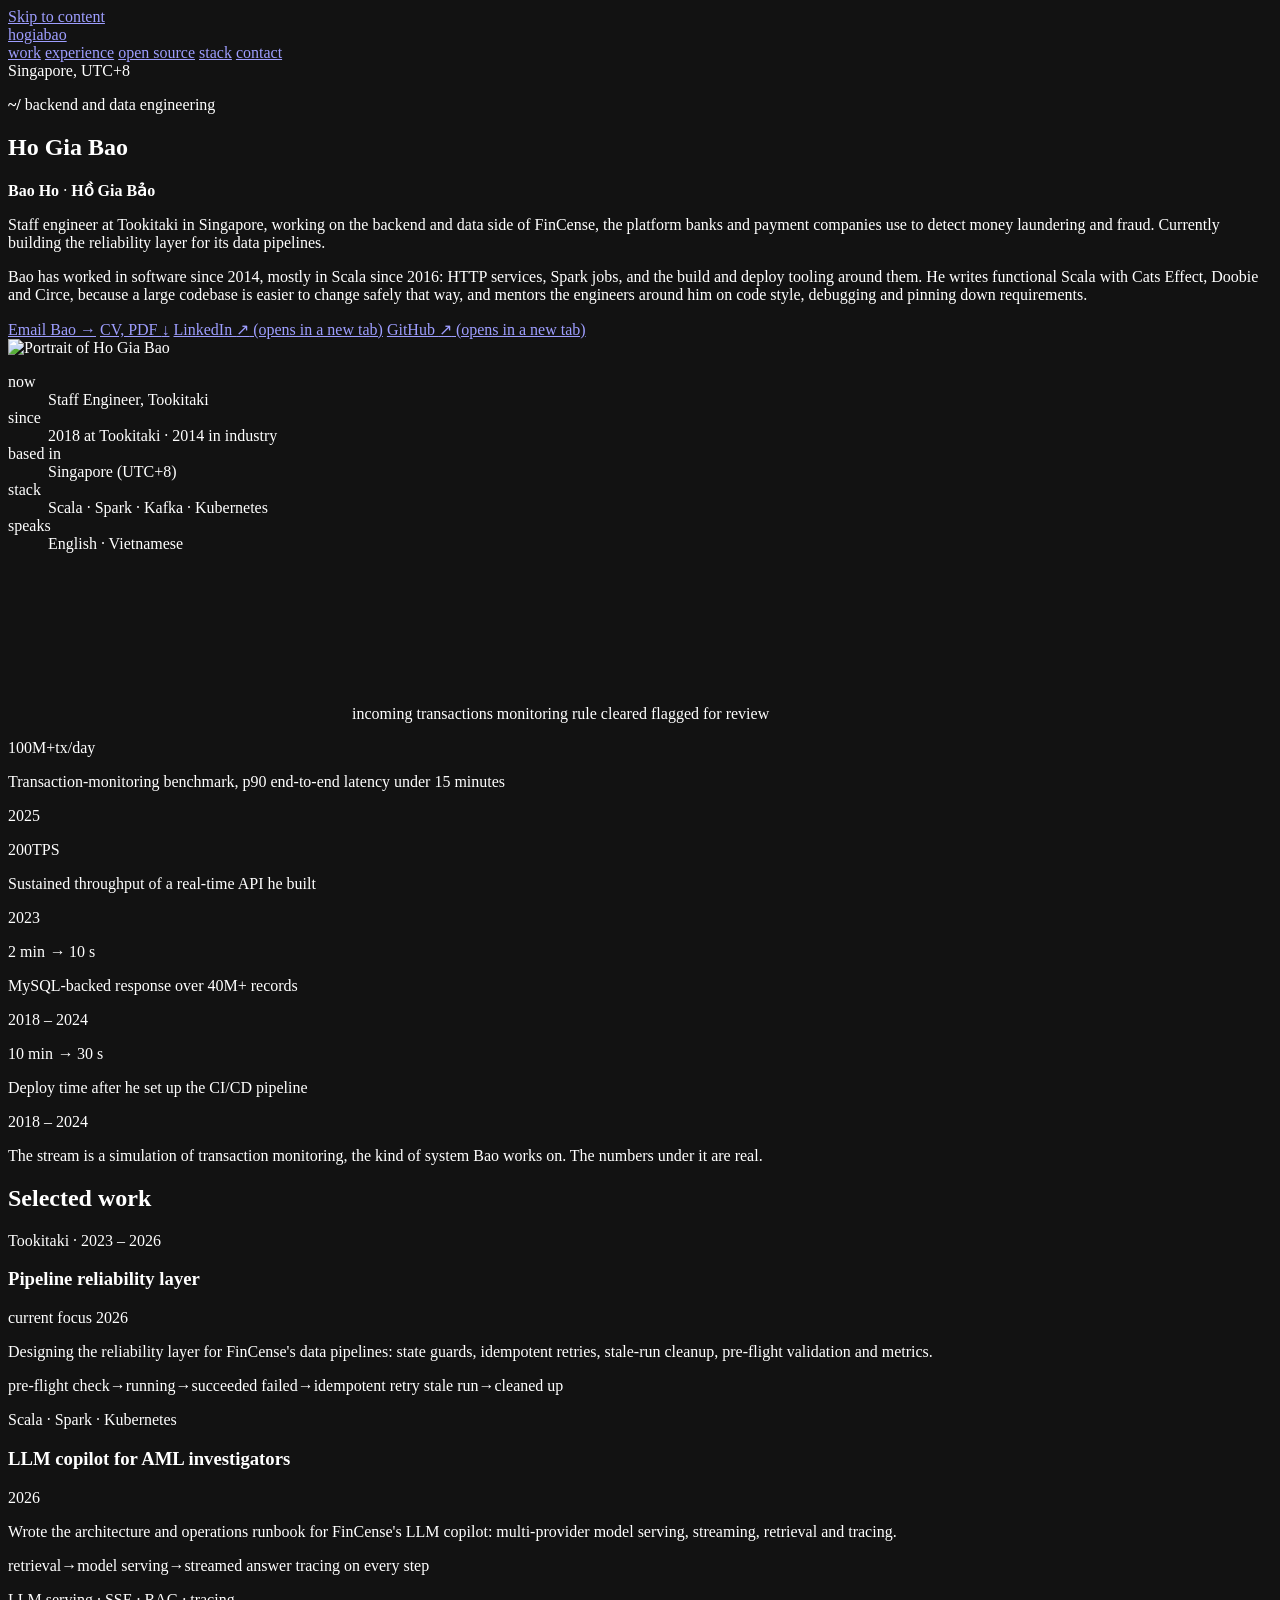
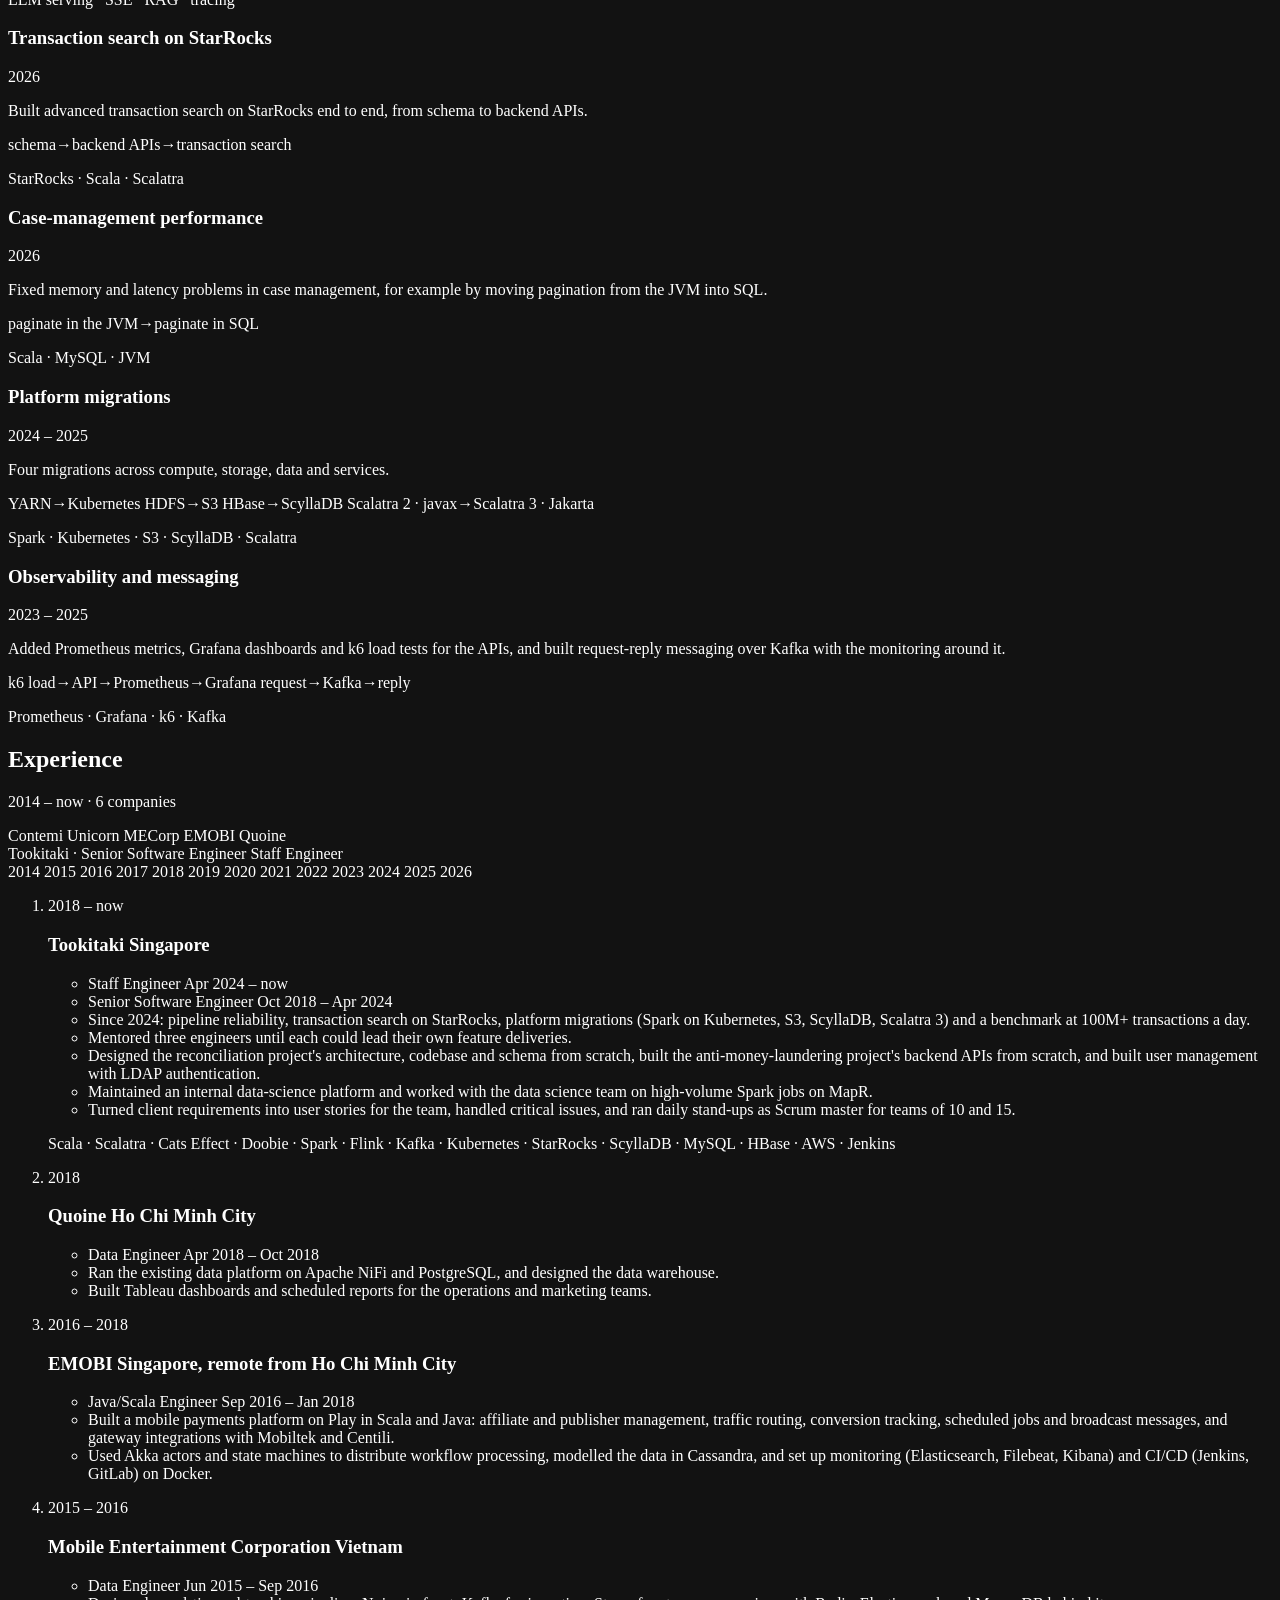
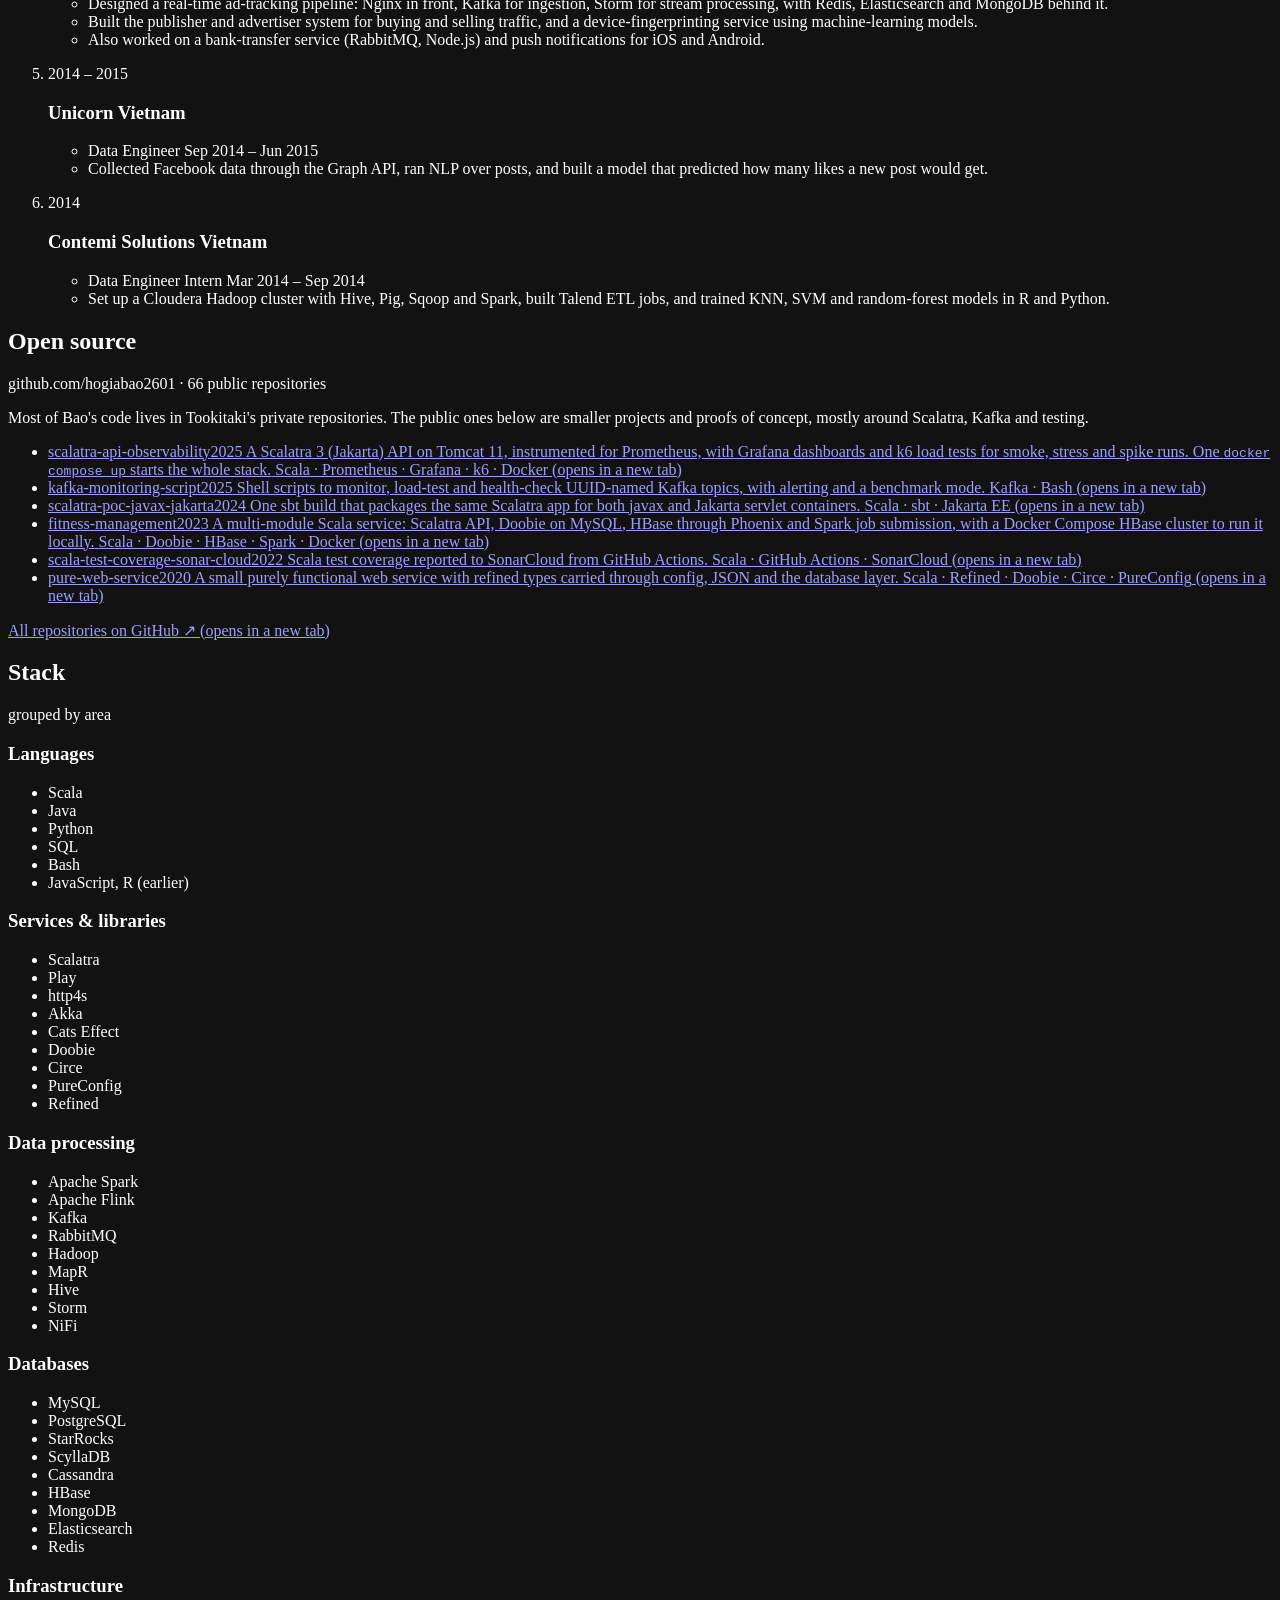
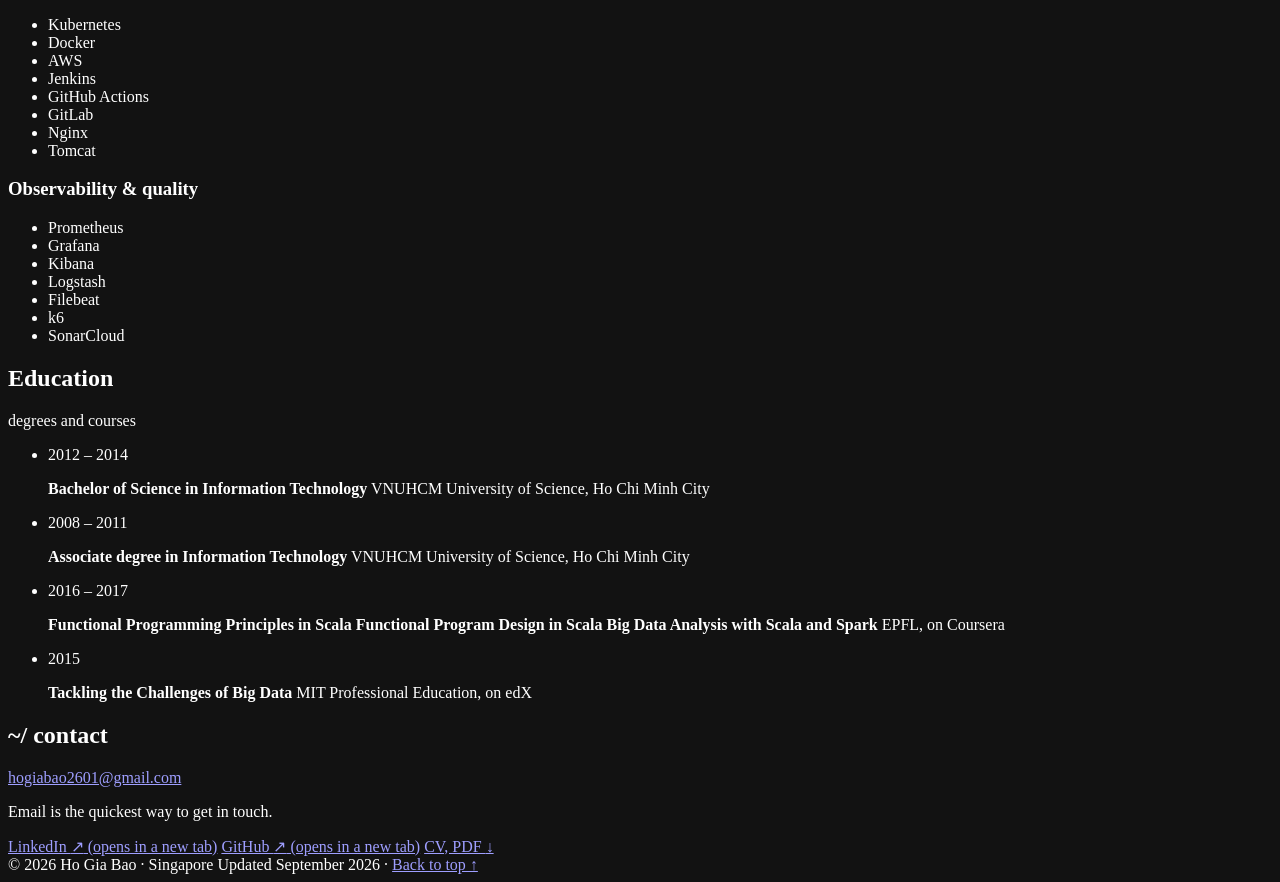
==== index.html @ e1309b60 "Add personal site" ====
<!DOCTYPE html>
<html lang="en">
<head>
  <meta charset="utf-8">
  <meta name="viewport" content="width=device-width, initial-scale=1">
  <title>Ho Gia Bao (Bao Ho) · Staff Engineer, Singapore</title>
  <meta name="description" content="Ho Gia Bao (Bao Ho) is a staff engineer at Tookitaki in Singapore, building backend and data systems in Scala for anti-money-laundering and fraud-prevention software.">
  <meta name="author" content="Ho Gia Bao">
  <link rel="canonical" href="https://hogiabao2601.github.io/">
  <meta name="theme-color" content="#0b0d11">
  <meta name="color-scheme" content="dark">

  <link rel="icon" href="favicon.svg" type="image/svg+xml">
  <link rel="icon" href="favicon-32.png" sizes="32x32" type="image/png">
  <link rel="apple-touch-icon" href="apple-touch-icon.png">
  <link rel="manifest" href="site.webmanifest">

  <meta property="og:type" content="profile">
  <meta property="og:site_name" content="Ho Gia Bao">
  <meta property="og:title" content="Ho Gia Bao (Bao Ho) · Staff Engineer, Singapore">
  <meta property="og:description" content="Staff engineer at Tookitaki in Singapore. Backend and data systems, mostly in Scala.">
  <meta property="og:url" content="https://hogiabao2601.github.io/">
  <meta property="og:image" content="https://hogiabao2601.github.io/og-image.png">
  <meta property="og:image:width" content="1200">
  <meta property="og:image:height" content="630">
  <meta property="og:image:alt" content="Ho Gia Bao, Staff Engineer at Tookitaki, Singapore">
  <meta property="profile:first_name" content="Bao">
  <meta property="profile:last_name" content="Ho">
  <meta name="twitter:card" content="summary_large_image">
  <meta name="twitter:title" content="Ho Gia Bao (Bao Ho) · Staff Engineer, Singapore">
  <meta name="twitter:description" content="Staff engineer at Tookitaki in Singapore. Backend and data systems, mostly in Scala.">
  <meta name="twitter:image" content="https://hogiabao2601.github.io/og-image.png">

  <link rel="preload" href="assets/fonts/archivo-var-latin.woff2" as="font" type="font/woff2" crossorigin>
  <link rel="preload" href="assets/fonts/plex-sans-400.woff2" as="font" type="font/woff2" crossorigin>
  <link rel="preload" href="assets/fonts/plex-mono-400.woff2" as="font" type="font/woff2" crossorigin>
  <link rel="preload" href="assets/img/bao-ho.webp" as="image" type="image/webp">
  <link rel="stylesheet" href="assets/css/site.css">

  <script type="application/ld+json">
  {
    "@context": "https://schema.org",
    "@type": "ProfilePage",
    "url": "https://hogiabao2601.github.io/",
    "dateModified": "2026-09-30",
    "mainEntity": {
      "@type": "Person",
      "@id": "https://hogiabao2601.github.io/#person",
      "name": "Ho Gia Bao",
      "alternateName": ["Bao Ho", "Hồ Gia Bảo", "Ho Bao"],
      "givenName": "Bao",
      "additionalName": "Gia",
      "familyName": "Ho",
      "jobTitle": "Staff Engineer",
      "description": "Staff engineer at Tookitaki in Singapore, building backend and data systems in Scala.",
      "image": "https://hogiabao2601.github.io/assets/img/bao-ho-square.jpg",
      "worksFor": {
        "@type": "Organization",
        "name": "Tookitaki",
        "url": "https://www.tookitaki.com/"
      },
      "address": {
        "@type": "PostalAddress",
        "addressLocality": "Singapore",
        "addressCountry": "SG"
      },
      "alumniOf": {
        "@type": "CollegeOrUniversity",
        "name": "VNUHCM University of Science"
      },
      "knowsAbout": [
        "Scala",
        "Functional programming",
        "Apache Spark",
        "Apache Flink",
        "Apache Kafka",
        "Kubernetes",
        "Data pipelines",
        "Distributed systems",
        "Anti-money laundering software"
      ],
      "knowsLanguage": ["en", "vi"],
      "email": "mailto:hogiabao2601@gmail.com",
      "url": "https://hogiabao2601.github.io/",
      "sameAs": [
        "https://www.linkedin.com/in/hogiabao2601/",
        "https://github.com/hogiabao2601"
      ]
    }
  }
  </script>
</head>
<body>
  <a class="skip" href="#main">Skip to content</a>

  <header class="topbar">
    <div class="wrap">
      <a class="brand" href="#top" aria-label="Ho Gia Bao, back to top">hogiabao<span class="cursor" aria-hidden="true"></span></a>
      <nav class="nav" aria-label="Sections">
        <a href="#work">work</a>
        <a href="#experience">experience</a>
        <a href="#projects">open source</a>
        <a href="#stack">stack</a>
        <a href="#contact">contact</a>
      </nav>
      <span class="clock" id="clock">Singapore, UTC+8</span>
    </div>
  </header>

  <main id="main">
    <section class="hero" id="top" aria-labelledby="name">
      <div class="wrap">
        <div class="hero-grid">
          <div class="hero-copy">
            <p class="kicker"><b>~/</b> backend and data engineering</p>
            <h1 id="name">Ho Gia Bao</h1>
            <p class="aka"><b>Bao Ho</b> · <b lang="vi">Hồ Gia Bảo</b></p>

            <div class="lead">
              <p>Staff engineer at Tookitaki in Singapore, working on the backend and data side of FinCense, the platform banks and payment companies use to detect money laundering and fraud. Currently building the reliability layer for its data pipelines.</p>
              <p>Bao has worked in software since 2014, mostly in Scala since 2016: HTTP services, Spark jobs, and the build and deploy tooling around them. He writes functional Scala with Cats Effect, Doobie and Circe, because a large codebase is easier to change safely that way, and mentors the engineers around him on code style, debugging and pinning down requirements.</p>
            </div>

            <div class="actions">
              <a class="btn primary" href="mailto:hogiabao2601@gmail.com">Email Bao <span class="arrow" aria-hidden="true">→</span></a>
              <a class="btn" href="Ho-Gia-Bao-CV.pdf" download>CV, PDF <span class="arrow" aria-hidden="true">↓</span></a>
              <a class="btn" href="https://www.linkedin.com/in/hogiabao2601/" rel="me noopener" target="_blank">LinkedIn <span class="arrow" aria-hidden="true">↗</span><span class="sr-only"> (opens in a new tab)</span></a>
              <a class="btn" href="https://github.com/hogiabao2601" rel="me noopener" target="_blank">GitHub <span class="arrow" aria-hidden="true">↗</span><span class="sr-only"> (opens in a new tab)</span></a>
            </div>
          </div>

          <aside class="portrait" aria-label="Profile">
            <picture>
              <source srcset="assets/img/bao-ho.webp" type="image/webp">
              <img src="assets/img/bao-ho.jpg" alt="Portrait of Ho Gia Bao" width="640" height="800" fetchpriority="high" decoding="async">
            </picture>
            <dl class="spec">
              <dt>now</dt>
              <dd>Staff Engineer, Tookitaki</dd>
              <dt>since</dt>
              <dd>2018 at Tookitaki · 2014 in industry</dd>
              <dt>based in</dt>
              <dd>Singapore (UTC+8)</dd>
              <dt>stack</dt>
              <dd>Scala · Spark · Kafka · Kubernetes</dd>
              <dt>speaks</dt>
              <dd>English · Vietnamese</dd>
            </dl>
          </aside>
        </div>

        <div class="console">
          <figure class="stream" aria-label="Animated illustration: transactions pass a monitoring rule, most are cleared and a few are flagged for review.">
            <canvas id="stream" aria-hidden="true"></canvas>
            <span class="s-label s-in">incoming transactions</span>
            <span class="s-label s-rule">monitoring rule</span>
            <span class="s-label s-ok">cleared</span>
            <span class="s-label s-flag">flagged for review</span>
            <button class="s-toggle" id="stream-toggle" type="button" aria-pressed="false" aria-controls="stream" hidden>pause</button>
          </figure>
          <div class="metrics">
            <div class="metric">
              <p class="num">100M+<span class="unit">tx/day</span></p>
              <p class="cap">Transaction-monitoring benchmark, p90 end-to-end latency under 15 minutes</p>
              <p class="yr">2025</p>
            </div>
            <div class="metric">
              <p class="num">200<span class="unit">TPS</span></p>
              <p class="cap">Sustained throughput of a real-time API he built</p>
              <p class="yr">2023</p>
            </div>
            <div class="metric">
              <p class="num">2 min <i>→</i> 10 s</p>
              <p class="cap">MySQL-backed response over 40M+ records</p>
              <p class="yr">2018 – 2024</p>
            </div>
            <div class="metric">
              <p class="num">10 min <i>→</i> 30 s</p>
              <p class="cap">Deploy time after he set up the CI/CD pipeline</p>
              <p class="yr">2018 – 2024</p>
            </div>
          </div>
        </div>
        <p class="console-note">The stream is a simulation of transaction monitoring, the kind of system Bao works on. The numbers under it are real.</p>
      </div>
    </section>

    <section class="section" id="work" aria-labelledby="work-h">
      <div class="wrap">
        <div class="section-head">
          <h2 id="work-h">Selected work</h2>
          <p class="meta">Tookitaki · 2023 – 2026</p>
        </div>

        <div class="work">
          <article class="case">
            <div class="case-top">
              <h3>Pipeline reliability layer</h3>
              <span class="yr"><span class="now">current focus</span> 2026</span>
            </div>
            <p>Designing the reliability layer for FinCense's data pipelines: state guards, idempotent retries, stale-run cleanup, pre-flight validation and metrics.</p>
            <div class="flow" role="img" aria-label="Run lifecycle: pre-flight check, running, succeeded. Failed runs retry idempotently. Stale runs are cleaned up.">
              <span class="chip">pre-flight check</span><span aria-hidden="true">→</span><span class="chip">running</span><span aria-hidden="true">→</span><span class="chip ok">succeeded</span>
              <span class="br"></span>
              <span class="chip bad">failed</span><span aria-hidden="true">→</span><span class="chip">idempotent retry</span>
              <span class="br"></span>
              <span class="chip bad">stale run</span><span aria-hidden="true">→</span><span class="chip">cleaned up</span>
            </div>
            <p class="tags">Scala&nbsp;· Spark&nbsp;· Kubernetes</p>
          </article>

          <article class="case">
            <div class="case-top">
              <h3>LLM copilot for AML investigators</h3>
              <span class="yr">2026</span>
            </div>
            <p>Wrote the architecture and operations runbook for FinCense's LLM copilot: multi-provider model serving, streaming, retrieval and tracing.</p>
            <div class="flow" role="img" aria-label="Retrieval, then multi-provider model serving, then a streamed answer, with tracing on every step.">
              <span class="chip">retrieval</span><span aria-hidden="true">→</span><span class="chip">model serving</span><span aria-hidden="true">→</span><span class="chip ok">streamed answer</span>
              <span class="br"></span>
              <span class="chip">tracing on every step</span>
            </div>
            <p class="tags">LLM serving&nbsp;· SSE&nbsp;· RAG&nbsp;· tracing</p>
          </article>

          <article class="case">
            <div class="case-top">
              <h3>Transaction search on StarRocks</h3>
              <span class="yr">2026</span>
            </div>
            <p>Built advanced transaction search on StarRocks end to end, from schema to backend APIs.</p>
            <div class="flow" role="img" aria-label="StarRocks schema, then backend APIs, then transaction search.">
              <span class="chip">schema</span><span aria-hidden="true">→</span><span class="chip">backend APIs</span><span aria-hidden="true">→</span><span class="chip ok">transaction search</span>
            </div>
            <p class="tags">StarRocks&nbsp;· Scala&nbsp;· Scalatra</p>
          </article>

          <article class="case">
            <div class="case-top">
              <h3>Case-management performance</h3>
              <span class="yr">2026</span>
            </div>
            <p>Fixed memory and latency problems in case management, for example by moving pagination from the JVM into SQL.</p>
            <div class="flow" role="img" aria-label="Pagination moved from the JVM into SQL.">
              <span class="chip old">paginate in the JVM</span><span aria-hidden="true">→</span><span class="chip ok">paginate in SQL</span>
            </div>
            <p class="tags">Scala&nbsp;· MySQL&nbsp;· JVM</p>
          </article>

          <article class="case">
            <div class="case-top">
              <h3>Platform migrations</h3>
              <span class="yr">2024 – 2025</span>
            </div>
            <p>Four migrations across compute, storage, data and services.</p>
            <div class="moves" role="img" aria-label="Spark jobs from YARN to Kubernetes, storage from HDFS to S3, data from HBase to ScyllaDB, services from Scalatra 2 on javax to Scalatra 3 on Jakarta EE.">
              <span class="from">YARN</span><span class="arr" aria-hidden="true">→</span><span class="to">Kubernetes</span>
              <span class="from">HDFS</span><span class="arr" aria-hidden="true">→</span><span class="to">S3</span>
              <span class="from">HBase</span><span class="arr" aria-hidden="true">→</span><span class="to">ScyllaDB</span>
              <span class="from">Scalatra 2 · javax</span><span class="arr" aria-hidden="true">→</span><span class="to">Scalatra 3 · Jakarta</span>
            </div>
            <p class="tags">Spark&nbsp;· Kubernetes&nbsp;· S3&nbsp;· ScyllaDB&nbsp;· Scalatra</p>
          </article>

          <article class="case">
            <div class="case-top">
              <h3>Observability and messaging</h3>
              <span class="yr">2023 – 2025</span>
            </div>
            <p>Added Prometheus metrics, Grafana dashboards and k6 load tests for the APIs, and built request-reply messaging over Kafka with the monitoring around it.</p>
            <div class="flow" role="img" aria-label="k6 load tests drive the API, the API exports metrics to Prometheus, Grafana shows them. Requests and replies travel over Kafka.">
              <span class="chip">k6 load</span><span aria-hidden="true">→</span><span class="chip">API</span><span aria-hidden="true">→</span><span class="chip">Prometheus</span><span aria-hidden="true">→</span><span class="chip ok">Grafana</span>
              <span class="br"></span>
              <span class="chip">request</span><span aria-hidden="true">→</span><span class="chip">Kafka</span><span aria-hidden="true">→</span><span class="chip ok">reply</span>
            </div>
            <p class="tags">Prometheus&nbsp;· Grafana&nbsp;· k6&nbsp;· Kafka</p>
          </article>
        </div>
      </div>
    </section>

    <section class="section" id="experience" aria-labelledby="experience-h">
      <div class="wrap">
        <div class="section-head">
          <h2 id="experience-h">Experience</h2>
          <p class="meta">2014 – now · 6 companies</p>
        </div>

        <div class="career" role="img" aria-label="Career timeline from 2014 to 2026: Contemi Solutions 2014, Unicorn 2014 to 2015, Mobile Entertainment Corporation 2015 to 2016, EMOBI 2016 to 2018, Quoine 2018, Tookitaki from October 2018, as Staff Engineer since April 2024.">
          <div class="career-labels" aria-hidden="true">
            <span class="hi" style="--c: 3.21%">Contemi</span>
            <span class="lo" style="--c: 8.01%">Unicorn</span>
            <span class="hi" style="--c: 15.71%">MECorp</span>
            <span class="lo" style="--c: 25.64%">EMOBI</span>
            <span class="hi" style="--c: 34.62%">Quoine</span>
          </div>
          <div class="career-track" aria-hidden="true">
            <span class="seg" style="--l: 1.28%; --w: 3.85%"></span>
            <span class="seg" style="--l: 5.13%; --w: 5.77%"></span>
            <span class="seg" style="--l: 10.90%; --w: 9.62%"></span>
            <span class="seg" style="--l: 20.51%; --w: 10.26%"></span>
            <span class="seg" style="--l: 32.69%; --w: 3.85%"></span>
            <span class="seg tk" style="--l: 36.54%; --w: 42.31%">Tookitaki · Senior Software Engineer</span>
            <span class="seg tk staff" style="--l: 78.85%; --w: 19.23%">Staff Engineer</span>
          </div>
          <div class="career-ticks" aria-hidden="true">
            <span style="--t: 0%">2014</span>
            <span class="odd" style="--t: 7.69%">2015</span>
            <span style="--t: 15.38%">2016</span>
            <span class="odd" style="--t: 23.08%">2017</span>
            <span style="--t: 30.77%">2018</span>
            <span class="odd" style="--t: 38.46%">2019</span>
            <span style="--t: 46.15%">2020</span>
            <span class="odd" style="--t: 53.85%">2021</span>
            <span style="--t: 61.54%">2022</span>
            <span class="odd" style="--t: 69.23%">2023</span>
            <span style="--t: 76.92%">2024</span>
            <span class="odd" style="--t: 84.62%">2025</span>
            <span style="--t: 92.31%">2026</span>
          </div>
        </div>

        <ol class="roles">
          <li class="role">
            <p class="when">2018 – now</p>
            <div>
              <h3>Tookitaki <span class="where">Singapore</span></h3>
              <ul class="titles">
                <li>Staff Engineer <span>Apr 2024 – now</span></li>
                <li>Senior Software Engineer <span>Oct 2018 – Apr 2024</span></li>
              </ul>
              <ul class="points">
                <li>Since 2024: pipeline reliability, transaction search on StarRocks, platform migrations (Spark on Kubernetes, S3, ScyllaDB, Scalatra 3) and a benchmark at 100M+ transactions a day.</li>
                <li>Mentored three engineers until each could lead their own feature deliveries.</li>
                <li>Designed the reconciliation project's architecture, codebase and schema from scratch, built the anti-money-laundering project's backend APIs from scratch, and built user management with LDAP authentication.</li>
                <li>Maintained an internal data-science platform and worked with the data science team on high-volume Spark jobs on MapR.</li>
                <li>Turned client requirements into user stories for the team, handled critical issues, and ran daily stand-ups as Scrum master for teams of 10 and 15.</li>
              </ul>
              <p class="tags">Scala&nbsp;· Scalatra&nbsp;· Cats&nbsp;Effect&nbsp;· Doobie&nbsp;· Spark&nbsp;· Flink&nbsp;· Kafka&nbsp;· Kubernetes&nbsp;· StarRocks&nbsp;· ScyllaDB&nbsp;· MySQL&nbsp;· HBase&nbsp;· AWS&nbsp;· Jenkins</p>
            </div>
          </li>

          <li class="role">
            <p class="when">2018</p>
            <div>
              <h3>Quoine <span class="where">Ho Chi Minh City</span></h3>
              <ul class="titles">
                <li>Data Engineer <span>Apr 2018 – Oct 2018</span></li>
              </ul>
              <ul class="points">
                <li>Ran the existing data platform on Apache NiFi and PostgreSQL, and designed the data warehouse.</li>
                <li>Built Tableau dashboards and scheduled reports for the operations and marketing teams.</li>
              </ul>
            </div>
          </li>

          <li class="role">
            <p class="when">2016 – 2018</p>
            <div>
              <h3>EMOBI <span class="where">Singapore, remote from Ho Chi Minh City</span></h3>
              <ul class="titles">
                <li>Java/Scala Engineer <span>Sep 2016 – Jan 2018</span></li>
              </ul>
              <ul class="points">
                <li>Built a mobile payments platform on Play in Scala and Java: affiliate and publisher management, traffic routing, conversion tracking, scheduled jobs and broadcast messages, and gateway integrations with Mobiltek and Centili.</li>
                <li>Used Akka actors and state machines to distribute workflow processing, modelled the data in Cassandra, and set up monitoring (Elasticsearch, Filebeat, Kibana) and CI/CD (Jenkins, GitLab) on Docker.</li>
              </ul>
            </div>
          </li>

          <li class="role">
            <p class="when">2015 – 2016</p>
            <div>
              <h3>Mobile Entertainment Corporation <span class="where">Vietnam</span></h3>
              <ul class="titles">
                <li>Data Engineer <span>Jun 2015 – Sep 2016</span></li>
              </ul>
              <ul class="points">
                <li>Designed a real-time ad-tracking pipeline: Nginx in front, Kafka for ingestion, Storm for stream processing, with Redis, Elasticsearch and MongoDB behind it.</li>
                <li>Built the publisher and advertiser system for buying and selling traffic, and a device-fingerprinting service using machine-learning models.</li>
                <li>Also worked on a bank-transfer service (RabbitMQ, Node.js) and push notifications for iOS and Android.</li>
              </ul>
            </div>
          </li>

          <li class="role">
            <p class="when">2014 – 2015</p>
            <div>
              <h3>Unicorn <span class="where">Vietnam</span></h3>
              <ul class="titles">
                <li>Data Engineer <span>Sep 2014 – Jun 2015</span></li>
              </ul>
              <ul class="points">
                <li>Collected Facebook data through the Graph API, ran NLP over posts, and built a model that predicted how many likes a new post would get.</li>
              </ul>
            </div>
          </li>

          <li class="role">
            <p class="when">2014</p>
            <div>
              <h3>Contemi Solutions <span class="where">Vietnam</span></h3>
              <ul class="titles">
                <li>Data Engineer Intern <span>Mar 2014 – Sep 2014</span></li>
              </ul>
              <ul class="points">
                <li>Set up a Cloudera Hadoop cluster with Hive, Pig, Sqoop and Spark, built Talend ETL jobs, and trained KNN, SVM and random-forest models in R and Python.</li>
              </ul>
            </div>
          </li>
        </ol>
      </div>
    </section>

    <section class="section" id="projects" aria-labelledby="projects-h">
      <div class="wrap">
        <div class="section-head">
          <h2 id="projects-h">Open source</h2>
          <p class="meta">github.com/hogiabao2601 · 66 public repositories</p>
        </div>
        <p class="intro">Most of Bao's code lives in Tookitaki's private repositories. The public ones below are smaller projects and proofs of concept, mostly around Scalatra, Kafka and testing.</p>

        <ul class="repos">
          <li>
            <a class="repo" href="https://github.com/hogiabao2601/scalatra-api-observability" target="_blank" rel="noopener">
              <span class="repo-top"><span class="repo-name">scalatra-api-observability</span><span class="repo-year">2025</span></span>
              <span class="repo-desc">A Scalatra 3 (Jakarta) API on Tomcat 11, instrumented for Prometheus, with Grafana dashboards and k6 load tests for smoke, stress and spike runs. One <code>docker compose up</code> starts the whole stack.</span>
              <span class="tags">Scala&nbsp;· Prometheus&nbsp;· Grafana&nbsp;· k6&nbsp;· Docker</span>
            <span class="sr-only"> (opens in a new tab)</span></a>
          </li>
          <li>
            <a class="repo" href="https://github.com/hogiabao2601/kafka-monitoring-script" target="_blank" rel="noopener">
              <span class="repo-top"><span class="repo-name">kafka-monitoring-script</span><span class="repo-year">2025</span></span>
              <span class="repo-desc">Shell scripts to monitor, load-test and health-check UUID-named Kafka topics, with alerting and a benchmark mode.</span>
              <span class="tags">Kafka&nbsp;· Bash</span>
            <span class="sr-only"> (opens in a new tab)</span></a>
          </li>
          <li>
            <a class="repo" href="https://github.com/hogiabao2601/scalatra-poc-javax-jakarta" target="_blank" rel="noopener">
              <span class="repo-top"><span class="repo-name">scalatra-poc-javax-jakarta</span><span class="repo-year">2024</span></span>
              <span class="repo-desc">One sbt build that packages the same Scalatra app for both javax and Jakarta servlet containers.</span>
              <span class="tags">Scala&nbsp;· sbt&nbsp;· Jakarta&nbsp;EE</span>
            <span class="sr-only"> (opens in a new tab)</span></a>
          </li>
          <li>
            <a class="repo" href="https://github.com/hogiabao2601/fitness-management" target="_blank" rel="noopener">
              <span class="repo-top"><span class="repo-name">fitness-management</span><span class="repo-year">2023</span></span>
              <span class="repo-desc">A multi-module Scala service: Scalatra API, Doobie on MySQL, HBase through Phoenix and Spark job submission, with a Docker Compose HBase cluster to run it locally.</span>
              <span class="tags">Scala&nbsp;· Doobie&nbsp;· HBase&nbsp;· Spark&nbsp;· Docker</span>
            <span class="sr-only"> (opens in a new tab)</span></a>
          </li>
          <li>
            <a class="repo" href="https://github.com/hogiabao2601/scala-test-coverage-sonar-cloud" target="_blank" rel="noopener">
              <span class="repo-top"><span class="repo-name">scala-test-coverage-sonar-cloud</span><span class="repo-year">2022</span></span>
              <span class="repo-desc">Scala test coverage reported to SonarCloud from GitHub Actions.</span>
              <span class="tags">Scala&nbsp;· GitHub&nbsp;Actions&nbsp;· SonarCloud</span>
            <span class="sr-only"> (opens in a new tab)</span></a>
          </li>
          <li>
            <a class="repo" href="https://github.com/hogiabao2601/pure-web-service" target="_blank" rel="noopener">
              <span class="repo-top"><span class="repo-name">pure-web-service</span><span class="repo-year">2020</span></span>
              <span class="repo-desc">A small purely functional web service with refined types carried through config, JSON and the database layer.</span>
              <span class="tags">Scala&nbsp;· Refined&nbsp;· Doobie&nbsp;· Circe&nbsp;· PureConfig</span>
            <span class="sr-only"> (opens in a new tab)</span></a>
          </li>
        </ul>
        <a class="more" href="https://github.com/hogiabao2601?tab=repositories" target="_blank" rel="noopener">All repositories on GitHub <span aria-hidden="true">↗</span><span class="sr-only"> (opens in a new tab)</span></a>
      </div>
    </section>

    <section class="section" id="stack" aria-labelledby="stack-h">
      <div class="wrap">
        <div class="section-head">
          <h2 id="stack-h">Stack</h2>
          <p class="meta">grouped by area</p>
        </div>
        <div class="stack">
          <div class="stack-group">
            <h3>Languages</h3>
            <ul>
              <li class="chip">Scala</li>
              <li class="chip">Java</li>
              <li class="chip">Python</li>
              <li class="chip">SQL</li>
              <li class="chip">Bash</li>
              <li class="chip dim">JavaScript, R (earlier)</li>
            </ul>
          </div>
          <div class="stack-group">
            <h3>Services &amp; libraries</h3>
            <ul>
              <li class="chip">Scalatra</li>
              <li class="chip">Play</li>
              <li class="chip">http4s</li>
              <li class="chip">Akka</li>
              <li class="chip">Cats Effect</li>
              <li class="chip">Doobie</li>
              <li class="chip">Circe</li>
              <li class="chip">PureConfig</li>
              <li class="chip">Refined</li>
            </ul>
          </div>
          <div class="stack-group">
            <h3>Data processing</h3>
            <ul>
              <li class="chip">Apache Spark</li>
              <li class="chip">Apache Flink</li>
              <li class="chip">Kafka</li>
              <li class="chip">RabbitMQ</li>
              <li class="chip">Hadoop</li>
              <li class="chip">MapR</li>
              <li class="chip">Hive</li>
              <li class="chip">Storm</li>
              <li class="chip">NiFi</li>
            </ul>
          </div>
          <div class="stack-group">
            <h3>Databases</h3>
            <ul>
              <li class="chip">MySQL</li>
              <li class="chip">PostgreSQL</li>
              <li class="chip">StarRocks</li>
              <li class="chip">ScyllaDB</li>
              <li class="chip">Cassandra</li>
              <li class="chip">HBase</li>
              <li class="chip">MongoDB</li>
              <li class="chip">Elasticsearch</li>
              <li class="chip">Redis</li>
            </ul>
          </div>
          <div class="stack-group">
            <h3>Infrastructure</h3>
            <ul>
              <li class="chip">Kubernetes</li>
              <li class="chip">Docker</li>
              <li class="chip">AWS</li>
              <li class="chip">Jenkins</li>
              <li class="chip">GitHub Actions</li>
              <li class="chip">GitLab</li>
              <li class="chip">Nginx</li>
              <li class="chip">Tomcat</li>
            </ul>
          </div>
          <div class="stack-group">
            <h3>Observability &amp; quality</h3>
            <ul>
              <li class="chip">Prometheus</li>
              <li class="chip">Grafana</li>
              <li class="chip">Kibana</li>
              <li class="chip">Logstash</li>
              <li class="chip">Filebeat</li>
              <li class="chip">k6</li>
              <li class="chip">SonarCloud</li>
            </ul>
          </div>
        </div>
      </div>
    </section>

    <section class="section" id="education" aria-labelledby="education-h">
      <div class="wrap">
        <div class="section-head">
          <h2 id="education-h">Education</h2>
          <p class="meta">degrees and courses</p>
        </div>
        <ul class="edu">
          <li>
            <p class="when">2012 – 2014</p>
            <strong>Bachelor of Science in Information Technology</strong>
            <span>VNUHCM University of Science, Ho Chi Minh City</span>
          </li>
          <li>
            <p class="when">2008 – 2011</p>
            <strong>Associate degree in Information Technology</strong>
            <span>VNUHCM University of Science, Ho Chi Minh City</span>
          </li>
          <li>
            <p class="when">2016 – 2017</p>
            <strong>Functional Programming Principles in Scala</strong>
            <strong>Functional Program Design in Scala</strong>
            <strong>Big Data Analysis with Scala and Spark</strong>
            <span>EPFL, on Coursera</span>
          </li>
          <li>
            <p class="when">2015</p>
            <strong>Tackling the Challenges of Big Data</strong>
            <span>MIT Professional Education, on edX</span>
          </li>
        </ul>
      </div>
    </section>

    <section class="section" id="contact" aria-labelledby="contact-h">
      <div class="wrap">
        <div class="contact">
          <div>
            <h2 id="contact-h" class="kicker"><b>~/</b> contact</h2>
            <div class="email-row">
              <a class="email" href="mailto:hogiabao2601@gmail.com">hogiabao2601@gmail.com</a>
              <button class="copy" type="button" data-copy="hogiabao2601@gmail.com" hidden>copy</button>
            </div>
            <p class="contact-note">Email is the quickest way to get in touch.</p>
          </div>
          <div class="links">
            <a class="btn" href="https://www.linkedin.com/in/hogiabao2601/" rel="me noopener" target="_blank">LinkedIn <span class="arrow" aria-hidden="true">↗</span><span class="sr-only"> (opens in a new tab)</span></a>
            <a class="btn" href="https://github.com/hogiabao2601" rel="me noopener" target="_blank">GitHub <span class="arrow" aria-hidden="true">↗</span><span class="sr-only"> (opens in a new tab)</span></a>
            <a class="btn" href="Ho-Gia-Bao-CV.pdf" download>CV, PDF <span class="arrow" aria-hidden="true">↓</span></a>
          </div>
        </div>
      </div>
    </section>
  </main>

  <footer class="footer">
    <div class="wrap">
      <span>© <span id="year">2026</span> Ho Gia Bao · Singapore</span>
      <span>Updated September 2026 · <a class="top" href="#top">Back to top ↑</a></span>
    </div>
  </footer>

  <script src="assets/js/site.js" defer></script>
</body>
</html>
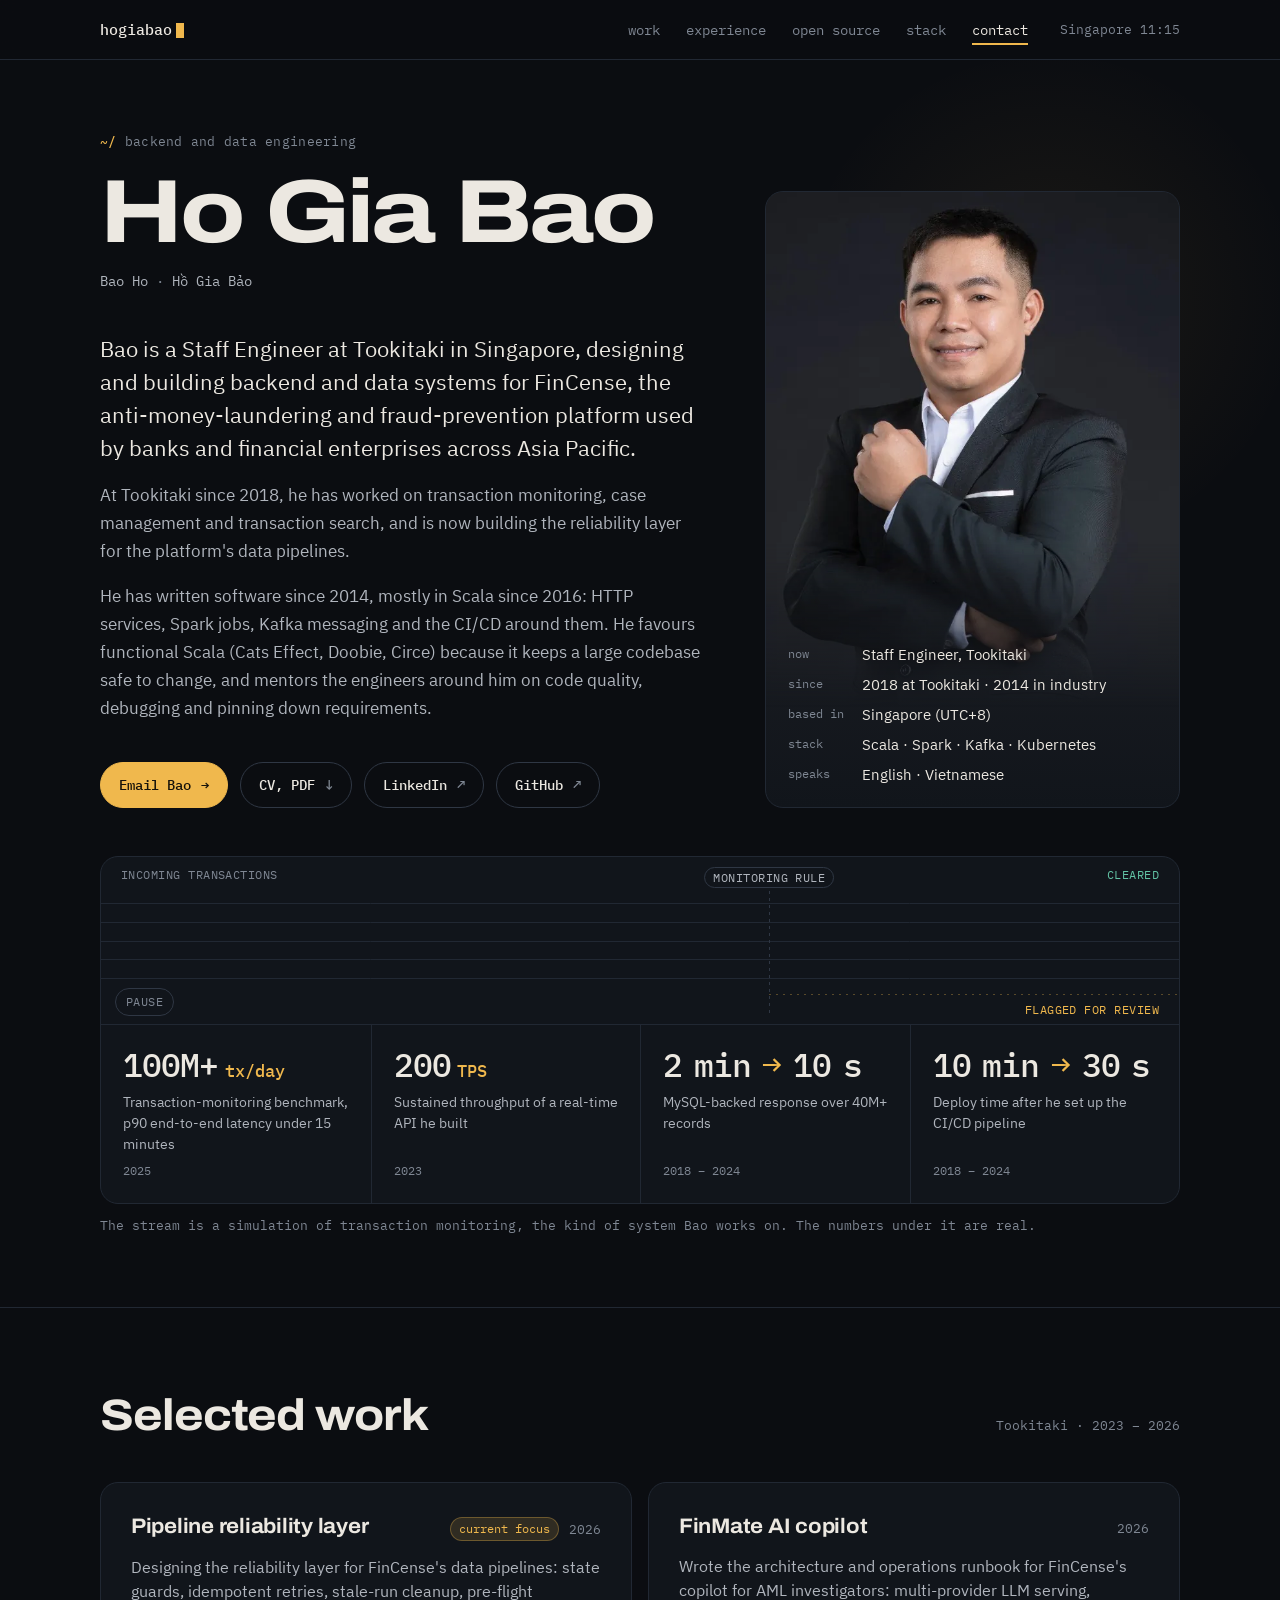
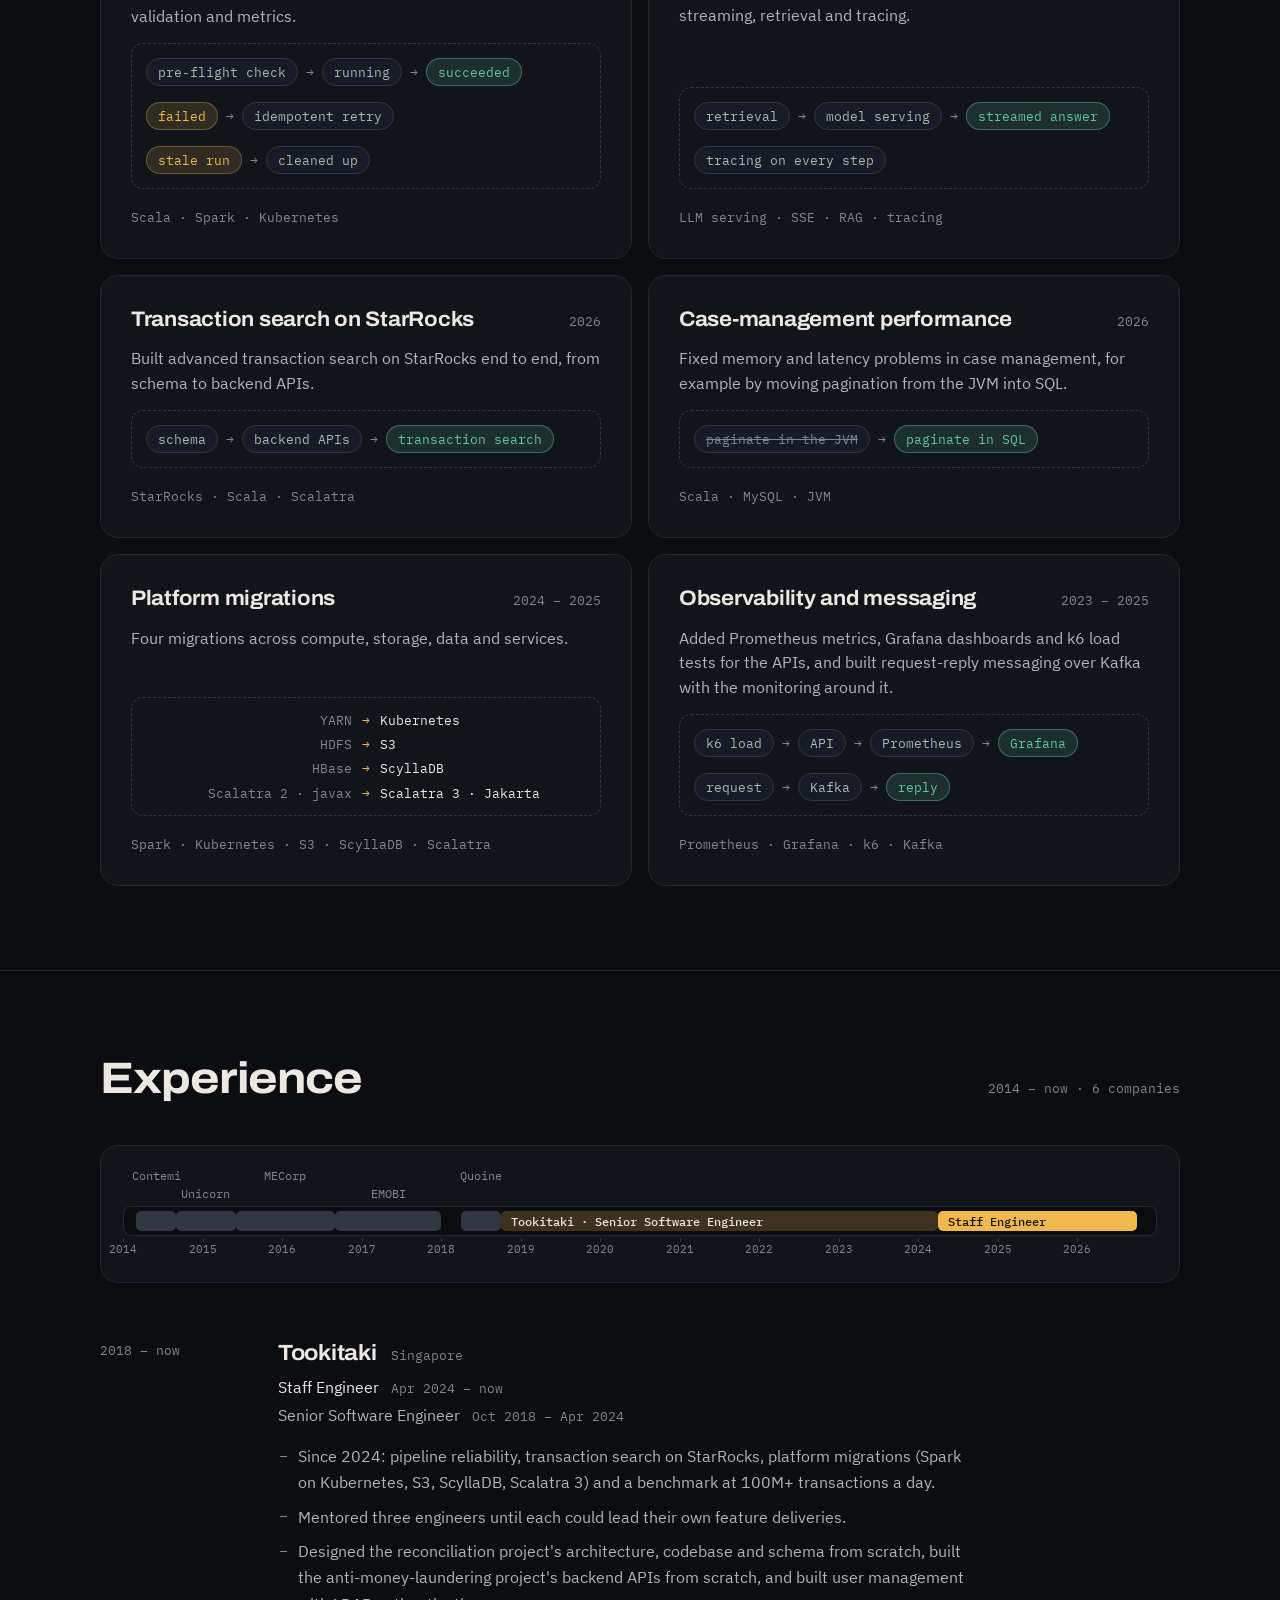
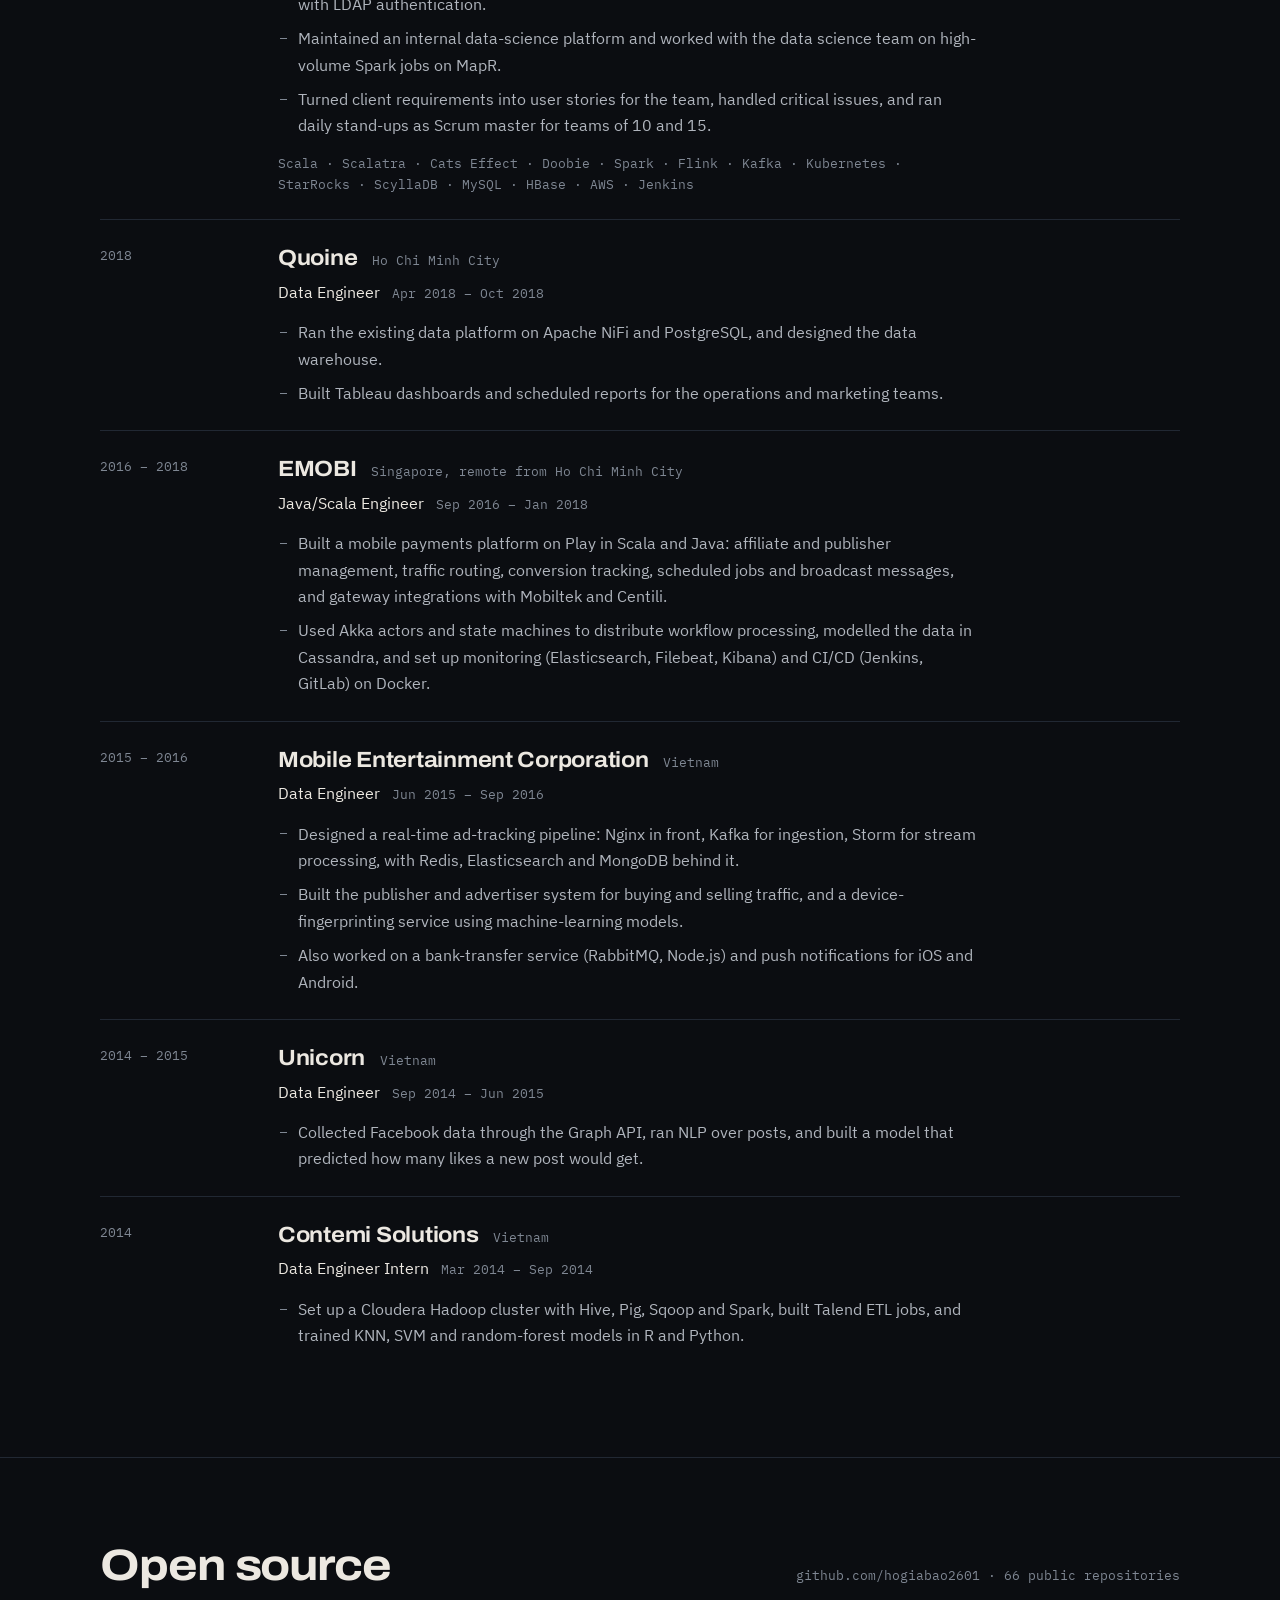
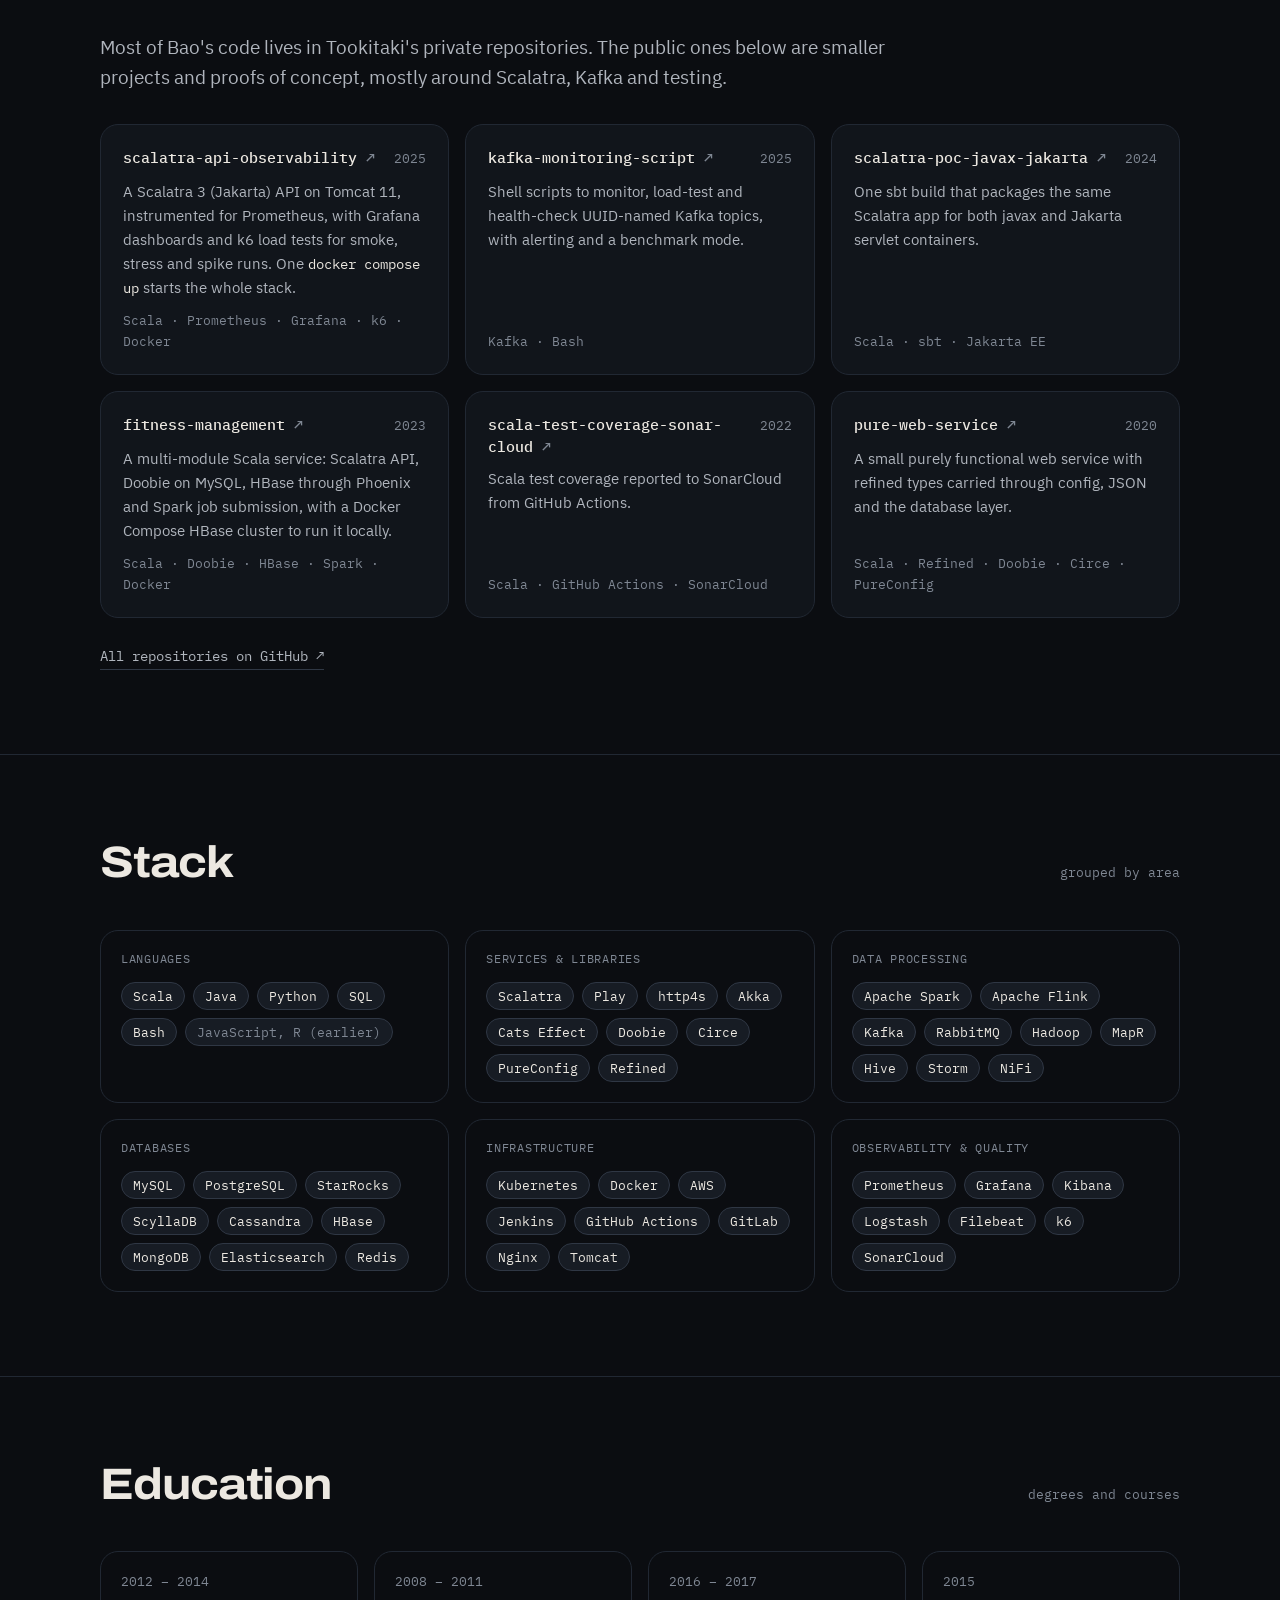
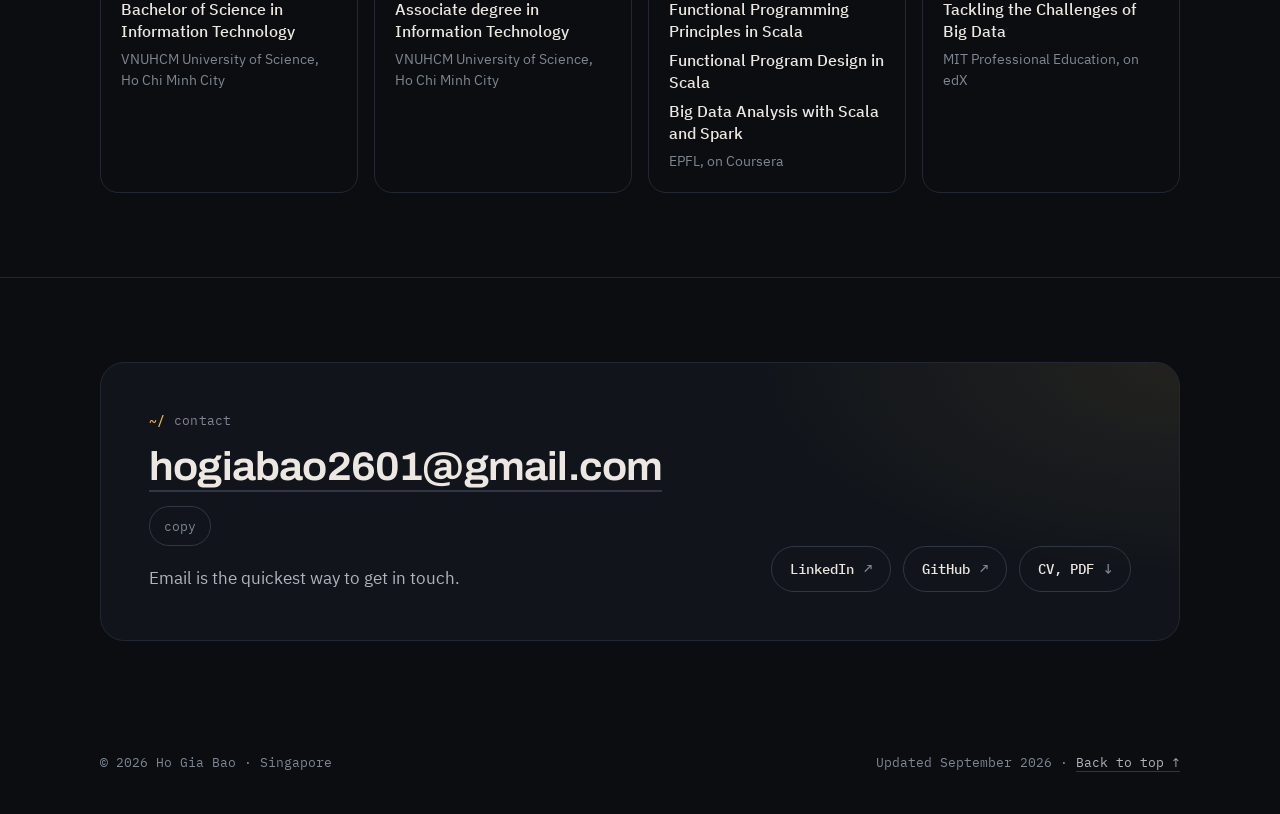
==== commit 8513730f: "Update intro and CV" ====
--- a/index.html
+++ b/index.html
@@ -4,7 +4,7 @@
   <meta charset="utf-8">
   <meta name="viewport" content="width=device-width, initial-scale=1">
   <title>Ho Gia Bao (Bao Ho) · Staff Engineer, Singapore</title>
-  <meta name="description" content="Ho Gia Bao (Bao Ho) is a staff engineer at Tookitaki in Singapore, building backend and data systems in Scala for anti-money-laundering and fraud-prevention software.">
+  <meta name="description" content="Ho Gia Bao (Bao Ho) is a Staff Engineer at Tookitaki in Singapore, building backend and data systems for FinCense, its AML and fraud-prevention platform.">
   <meta name="author" content="Ho Gia Bao">
   <link rel="canonical" href="https://hogiabao2601.github.io/">
   <meta name="theme-color" content="#0b0d11">
@@ -18,7 +18,7 @@
   <meta property="og:type" content="profile">
   <meta property="og:site_name" content="Ho Gia Bao">
   <meta property="og:title" content="Ho Gia Bao (Bao Ho) · Staff Engineer, Singapore">
-  <meta property="og:description" content="Staff engineer at Tookitaki in Singapore. Backend and data systems, mostly in Scala.">
+  <meta property="og:description" content="Staff Engineer at Tookitaki in Singapore. Backend and data systems for FinCense, mostly in Scala.">
   <meta property="og:url" content="https://hogiabao2601.github.io/">
   <meta property="og:image" content="https://hogiabao2601.github.io/og-image.png">
   <meta property="og:image:width" content="1200">
@@ -28,7 +28,7 @@
   <meta property="profile:last_name" content="Ho">
   <meta name="twitter:card" content="summary_large_image">
   <meta name="twitter:title" content="Ho Gia Bao (Bao Ho) · Staff Engineer, Singapore">
-  <meta name="twitter:description" content="Staff engineer at Tookitaki in Singapore. Backend and data systems, mostly in Scala.">
+  <meta name="twitter:description" content="Staff Engineer at Tookitaki in Singapore. Backend and data systems for FinCense, mostly in Scala.">
   <meta name="twitter:image" content="https://hogiabao2601.github.io/og-image.png">
 
   <link rel="preload" href="assets/fonts/archivo-var-latin.woff2" as="font" type="font/woff2" crossorigin>
@@ -52,7 +52,7 @@
       "additionalName": "Gia",
       "familyName": "Ho",
       "jobTitle": "Staff Engineer",
-      "description": "Staff engineer at Tookitaki in Singapore, building backend and data systems in Scala.",
+      "description": "Staff Engineer at Tookitaki in Singapore, building backend and data systems for FinCense, its anti-money-laundering and fraud-prevention platform.",
       "image": "https://hogiabao2601.github.io/assets/img/bao-ho-square.jpg",
       "worksFor": {
         "@type": "Organization",
@@ -117,8 +117,9 @@
             <p class="aka"><b>Bao Ho</b> · <b lang="vi">Hồ Gia Bảo</b></p>
 
             <div class="lead">
-              <p>Staff engineer at Tookitaki in Singapore, working on the backend and data side of FinCense, the platform banks and payment companies use to detect money laundering and fraud. Currently building the reliability layer for its data pipelines.</p>
-              <p>Bao has worked in software since 2014, mostly in Scala since 2016: HTTP services, Spark jobs, and the build and deploy tooling around them. He writes functional Scala with Cats Effect, Doobie and Circe, because a large codebase is easier to change safely that way, and mentors the engineers around him on code style, debugging and pinning down requirements.</p>
+              <p>Bao is a Staff Engineer at Tookitaki in Singapore, designing and building backend and data systems for FinCense, the anti-money-laundering and fraud-prevention platform used by banks and financial enterprises across Asia Pacific.</p>
+              <p>At Tookitaki since 2018, he has worked on transaction monitoring, case management and transaction search, and is now building the reliability layer for the platform's data pipelines.</p>
+              <p>He has written software since 2014, mostly in Scala since 2016: HTTP services, Spark jobs, Kafka messaging and the CI/CD around them. He favours functional Scala (Cats Effect, Doobie, Circe) because it keeps a large codebase safe to change, and mentors the engineers around him on code quality, debugging and pinning down requirements.</p>
             </div>
 
             <div class="actions">
@@ -211,10 +212,10 @@
 
           <article class="case">
             <div class="case-top">
-              <h3>LLM copilot for AML investigators</h3>
+              <h3>FinMate AI copilot</h3>
               <span class="yr">2026</span>
             </div>
-            <p>Wrote the architecture and operations runbook for FinCense's LLM copilot: multi-provider model serving, streaming, retrieval and tracing.</p>
+            <p>Wrote the architecture and operations runbook for FinCense's copilot for AML investigators: multi-provider LLM serving, streaming, retrieval and tracing.</p>
             <div class="flow" role="img" aria-label="Retrieval, then multi-provider model serving, then a streamed answer, with tracing on every step.">
               <span class="chip">retrieval</span><span aria-hidden="true">→</span><span class="chip">model serving</span><span aria-hidden="true">→</span><span class="chip ok">streamed answer</span>
               <span class="br"></span>
--- a/assets/css/site.css
+++ b/assets/css/site.css
@@ -0,0 +1,1292 @@
+/* hogiabao2601.github.io
+   Layout: a console for one engineer. Hero = name and portrait, then a
+   monitoring panel (simulated transaction stream + real numbers).
+   Every section after that uses a heading row and a card grid. */
+
+@font-face {
+  font-family: "Archivo";
+  src: url("../fonts/archivo-var-latin.woff2") format("woff2");
+  font-weight: 500 800;
+  font-stretch: 100% 125%;
+  font-style: normal;
+  font-display: swap;
+}
+@font-face {
+  font-family: "IBM Plex Sans";
+  src: url("../fonts/plex-sans-400.woff2") format("woff2");
+  font-weight: 400;
+  font-display: swap;
+}
+@font-face {
+  font-family: "IBM Plex Sans";
+  src: url("../fonts/plex-sans-500.woff2") format("woff2");
+  font-weight: 500;
+  font-display: swap;
+}
+@font-face {
+  font-family: "IBM Plex Sans";
+  src: url("../fonts/plex-sans-600.woff2") format("woff2");
+  font-weight: 600;
+  font-display: swap;
+}
+@font-face {
+  font-family: "IBM Plex Mono";
+  src: url("../fonts/plex-mono-400.woff2") format("woff2");
+  font-weight: 400;
+  font-display: swap;
+}
+@font-face {
+  font-family: "IBM Plex Mono";
+  src: url("../fonts/plex-mono-500.woff2") format("woff2");
+  font-weight: 500;
+  font-display: swap;
+}
+
+:root {
+  /* colour */
+  --ink-0: #0b0d11;          /* page */
+  --ink-1: #11151b;          /* raised panel */
+  --ink-2: #171c24;          /* hover, chips */
+  --photo: #1d1f24;          /* matches the studio backdrop in the portrait */
+  --line: #212833;
+  --line-2: #2f3744;
+  --text: #ece8e1;
+  --text-2: #b0b5bd;
+  --text-3: #7f8793;
+  --signal: #f0b84d;         /* accent, and "flagged" in the stream */
+  --signal-soft: rgba(240, 184, 77, 0.14);
+  --signal-faint: rgba(240, 184, 77, 0.32);
+  --clear: #62c3a5;          /* "cleared" in the stream only */
+  --clear-soft: rgba(98, 195, 165, 0.14);
+
+  /* type */
+  --display: "Archivo", "IBM Plex Sans", ui-sans-serif, system-ui, sans-serif;
+  --sans: "IBM Plex Sans", ui-sans-serif, system-ui, -apple-system, "Segoe UI", Roboto, sans-serif;
+  --mono: "IBM Plex Mono", ui-monospace, SFMono-Regular, Menlo, Consolas, monospace;
+
+  /* space */
+  --maxw: 1160px;
+  --gutter: clamp(16px, 4vw, 40px);
+  --topbar-h: 60px;
+  --radius: 18px;
+
+  color-scheme: dark;
+}
+
+*,
+*::before,
+*::after {
+  box-sizing: border-box;
+}
+
+html {
+  -webkit-text-size-adjust: 100%;
+  text-size-adjust: 100%;
+  scroll-behavior: smooth;
+  scroll-padding-top: calc(var(--topbar-h) + 24px);
+}
+
+body {
+  margin: 0;
+  background: var(--ink-0);
+  color: var(--text-2);
+  font-family: var(--sans);
+  font-size: 17px;
+  line-height: 1.65;
+  -webkit-font-smoothing: antialiased;
+  -moz-osx-font-smoothing: grayscale;
+  text-rendering: optimizeLegibility;
+}
+
+img,
+svg,
+canvas {
+  display: block;
+  max-width: 100%;
+}
+
+h1,
+h2,
+h3,
+p,
+ul,
+ol,
+dl,
+dd,
+figure {
+  margin: 0;
+}
+
+ul,
+ol {
+  padding: 0;
+  list-style: none;
+}
+
+a {
+  color: inherit;
+  text-decoration: none;
+}
+
+::selection {
+  background: var(--signal);
+  color: #15120a;
+}
+
+:focus-visible {
+  outline: 2px solid var(--signal);
+  outline-offset: 3px;
+  border-radius: 4px;
+}
+
+code {
+  font-family: var(--mono);
+  font-size: 0.9em;
+  color: var(--text);
+}
+
+.sr-only {
+  position: absolute;
+  width: 1px;
+  height: 1px;
+  padding: 0;
+  margin: -1px;
+  overflow: hidden;
+  clip: rect(0 0 0 0);
+  white-space: nowrap;
+  border: 0;
+}
+
+.wrap {
+  width: 100%;
+  max-width: var(--maxw);
+  margin: 0 auto;
+  padding-inline: var(--gutter);
+}
+
+.skip {
+  position: absolute;
+  left: 12px;
+  top: -48px;
+  z-index: 100;
+  padding: 8px 14px;
+  background: var(--signal);
+  color: #15120a;
+  font: 500 14px/1.4 var(--mono);
+}
+.skip:focus {
+  top: 12px;
+}
+
+/* ---------- top bar ---------- */
+
+.topbar {
+  position: sticky;
+  top: 0;
+  z-index: 50;
+  height: var(--topbar-h);
+  background: rgba(11, 13, 17, 0.82);
+  -webkit-backdrop-filter: saturate(140%) blur(12px);
+  backdrop-filter: saturate(140%) blur(12px);
+  border-bottom: 1px solid var(--line);
+}
+.topbar .wrap {
+  height: 100%;
+  display: flex;
+  align-items: center;
+  gap: 32px;
+}
+
+.brand {
+  display: inline-flex;
+  align-items: center;
+  font: 500 15px/1 var(--mono);
+  color: var(--text);
+}
+.brand .cursor {
+  display: inline-block;
+  width: 0.56em;
+  height: 1.05em;
+  margin-left: 4px;
+  background: var(--signal);
+  transform: translateY(1px);
+  animation: blink 1.2s steps(1) 4;
+}
+@keyframes blink {
+  50% {
+    opacity: 0;
+  }
+}
+
+.nav {
+  display: flex;
+  gap: 26px;
+  margin-left: auto;
+  font: 400 14px/1 var(--mono);
+}
+.nav a {
+  position: relative;
+  color: var(--text-3);
+  padding: 6px 0;
+  transition: color 0.15s ease;
+}
+.nav a:hover,
+.nav a[aria-current="true"] {
+  color: var(--text);
+}
+.nav a[aria-current="true"]::after {
+  content: "";
+  position: absolute;
+  left: 0;
+  right: 0;
+  bottom: -2px;
+  height: 2px;
+  background: var(--signal);
+}
+
+.clock {
+  font: 400 13px/1 var(--mono);
+  color: var(--text-3);
+  white-space: nowrap;
+  font-variant-numeric: tabular-nums;
+}
+
+/* ---------- hero ---------- */
+
+.hero {
+  position: relative;
+  padding-block: clamp(40px, 6vw, 72px) clamp(40px, 6vw, 72px);
+  overflow: hidden;
+}
+.hero::before {
+  /* one soft light behind the portrait, nothing else */
+  content: "";
+  position: absolute;
+  top: -120px;
+  right: -10%;
+  width: 720px;
+  height: 720px;
+  background: radial-gradient(closest-side, rgba(240, 184, 77, 0.07), transparent 70%);
+  pointer-events: none;
+}
+
+.hero-grid {
+  position: relative;
+  display: grid;
+  grid-template-columns: minmax(0, 1.45fr) minmax(0, 1fr);
+  gap: clamp(32px, 5vw, 72px);
+  align-items: end;
+}
+
+.kicker {
+  font: 400 13px/1.5 var(--mono);
+  color: var(--text-3);
+  letter-spacing: 0.02em;
+}
+.kicker b {
+  font-weight: 500;
+  color: var(--signal);
+}
+
+.hero h1 {
+  margin-top: 18px;
+  font-family: var(--display);
+  font-weight: 760;
+  font-stretch: 118%;
+  font-size: clamp(44px, 7vw, 96px);
+  line-height: 0.95;
+  white-space: nowrap;
+  letter-spacing: -0.035em;
+  color: var(--text);
+  text-wrap: balance;
+}
+
+.aka {
+  margin-top: 16px;
+  font: 400 14px/1.5 var(--mono);
+  color: var(--text-3);
+}
+.aka b {
+  font-weight: 400;
+  color: var(--text-2);
+}
+
+.lead {
+  margin-top: clamp(28px, 4vw, 40px);
+  display: grid;
+  gap: 1em;
+  max-width: 38em;
+}
+.lead p:first-child {
+  font-size: clamp(19px, 1.8vw, 22px);
+  line-height: 1.5;
+  color: var(--text);
+}
+
+.actions {
+  display: flex;
+  flex-wrap: wrap;
+  gap: 12px;
+  margin-top: clamp(28px, 4vw, 40px);
+}
+
+.btn {
+  display: inline-flex;
+  align-items: center;
+  justify-content: center;
+  gap: 10px;
+  height: 46px;
+  padding: 0 18px;
+  border: 1px solid var(--line-2);
+  border-radius: 999px;
+  color: var(--text);
+  font: 500 14px/1 var(--mono);
+  transition: border-color 0.15s ease, background-color 0.15s ease, transform 0.15s ease;
+}
+.btn:hover {
+  border-color: var(--text-3);
+  background: var(--ink-2);
+}
+.btn:active {
+  transform: translateY(1px);
+}
+.btn.primary {
+  background: var(--signal);
+  border-color: var(--signal);
+  color: #15120a;
+}
+.btn.primary:hover {
+  background: #f6c769;
+  border-color: #f6c769;
+}
+.btn .arrow {
+  color: var(--text-3);
+}
+.btn.primary .arrow {
+  color: inherit;
+}
+
+/* portrait card */
+
+.portrait {
+  position: relative;
+  border: 1px solid var(--line);
+  border-radius: var(--radius);
+  background: linear-gradient(180deg, var(--photo) 0%, var(--photo) 55%, var(--ink-1) 100%);
+  overflow: hidden;
+}
+.portrait picture {
+  display: block;
+}
+.portrait img {
+  width: 100%;
+  height: auto;
+  aspect-ratio: 4 / 5;
+  object-fit: cover;
+  object-position: 50% 20%;
+  -webkit-mask-image: linear-gradient(180deg, #000 68%, transparent 100%);
+  mask-image: linear-gradient(180deg, #000 68%, transparent 100%);
+}
+.spec {
+  position: relative;
+  margin-top: -64px;
+  display: grid;
+  grid-template-columns: max-content minmax(0, 1fr);
+  column-gap: 18px;
+  row-gap: 6px;
+  padding: 0 22px 20px;
+  font-size: 14.5px;
+}
+.spec dt {
+  font: 400 12px/1.9 var(--mono);
+  color: var(--text-3);
+}
+.spec dd {
+  color: var(--text);
+  min-width: 0;
+}
+
+/* monitoring panel: stream + numbers */
+
+.console {
+  position: relative;
+  margin-top: clamp(32px, 5vw, 48px);
+  border: 1px solid var(--line);
+  border-radius: var(--radius);
+  background: var(--ink-1);
+  overflow: hidden;
+}
+
+.stream {
+  position: relative;
+  height: 168px;
+  border-bottom: 1px solid var(--line);
+}
+.stream canvas {
+  position: absolute;
+  inset: 0;
+  width: 100%;
+  height: 100%;
+}
+.s-label {
+  position: absolute;
+  font: 400 11.5px/1 var(--mono);
+  letter-spacing: 0.04em;
+  text-transform: uppercase;
+  color: var(--text-3);
+  white-space: nowrap;
+}
+.s-in {
+  top: 12px;
+  left: 20px;
+}
+.s-rule {
+  top: 10px;
+  left: 62%;
+  transform: translateX(-50%);
+  padding: 4px 8px;
+  border: 1px solid var(--line-2);
+  border-radius: 999px;
+  background: var(--ink-1);
+  color: var(--text-2);
+}
+.s-ok {
+  top: 12px;
+  right: 20px;
+  color: var(--clear);
+}
+.s-flag {
+  bottom: 8px;
+  right: 20px;
+  color: var(--signal);
+}
+
+.s-toggle {
+  position: absolute;
+  left: 14px;
+  bottom: 8px;
+  height: 28px;
+  padding: 0 10px;
+  border: 1px solid var(--line-2);
+  border-radius: 999px;
+  background: var(--ink-1);
+  color: var(--text-3);
+  font: 400 11.5px/1 var(--mono);
+  letter-spacing: 0.04em;
+  text-transform: uppercase;
+  cursor: pointer;
+  transition: color 0.15s ease, border-color 0.15s ease;
+}
+.s-toggle:hover {
+  color: var(--text);
+  border-color: var(--text-3);
+}
+
+.metrics {
+  display: grid;
+  grid-template-columns: repeat(4, minmax(0, 1fr));
+}
+.metric {
+  display: flex;
+  flex-direction: column;
+  gap: 8px;
+  padding: 22px 22px 24px;
+}
+.metric + .metric {
+  border-left: 1px solid var(--line);
+}
+.metric .num {
+  font: 500 clamp(26px, 2.6vw, 34px)/1.1 var(--mono);
+  letter-spacing: -0.03em;
+  word-spacing: -0.22em;
+  color: var(--text);
+  white-space: nowrap;
+  font-variant-numeric: tabular-nums;
+}
+.metric .num i {
+  font-style: normal;
+  color: var(--signal);
+  font-weight: 400;
+}
+.metric .unit {
+  margin-left: 0.4em;
+  font-size: 0.5em;
+  letter-spacing: 0;
+  word-spacing: 0;
+  color: var(--signal);
+}
+.metric .cap {
+  font-size: 14px;
+  line-height: 1.5;
+  color: var(--text-2);
+}
+.metric .yr {
+  margin-top: auto;
+  font: 400 12px/1.4 var(--mono);
+  color: var(--text-3);
+}
+
+.console-note {
+  margin-top: 12px;
+  font: 400 12.5px/1.5 var(--mono);
+  color: var(--text-3);
+}
+
+/* ---------- sections ---------- */
+
+.section {
+  padding-block: clamp(48px, 7vw, 84px);
+  border-top: 1px solid var(--line);
+}
+
+.section-head {
+  display: flex;
+  flex-wrap: wrap;
+  align-items: baseline;
+  justify-content: space-between;
+  gap: 8px 24px;
+  margin-bottom: clamp(28px, 4vw, 44px);
+}
+.section-head h2 {
+  font-family: var(--display);
+  font-weight: 720;
+  font-stretch: 112%;
+  font-size: clamp(30px, 3.6vw, 44px);
+  line-height: 1.05;
+  letter-spacing: -0.025em;
+  color: var(--text);
+  text-wrap: balance;
+}
+.section-head .meta {
+  font: 400 13px/1.5 var(--mono);
+  color: var(--text-3);
+}
+
+.intro {
+  max-width: 42em;
+  margin-bottom: 32px;
+  font-size: clamp(17px, 1.5vw, 19px);
+  line-height: 1.6;
+  color: var(--text-2);
+}
+
+.tags {
+  font: 400 12.5px/1.7 var(--mono);
+  color: var(--text-3);
+}
+
+.chip {
+  display: inline-flex;
+  align-items: center;
+  gap: 6px;
+  height: 28px;
+  padding: 0 11px;
+  border: 1px solid var(--line-2);
+  border-radius: 999px;
+  background: var(--ink-2);
+  font: 400 12.5px/1 var(--mono);
+  color: var(--text-2);
+  white-space: nowrap;
+}
+
+/* ---------- selected work ---------- */
+
+.work {
+  display: grid;
+  grid-template-columns: repeat(2, minmax(0, 1fr));
+  gap: 16px;
+}
+
+.case {
+  display: flex;
+  flex-direction: column;
+  gap: 14px;
+  padding: clamp(22px, 2.6vw, 30px);
+  border: 1px solid var(--line);
+  border-radius: var(--radius);
+  background: var(--ink-1);
+  transition: border-color 0.2s ease, transform 0.2s ease;
+}
+.case:hover {
+  border-color: var(--line-2);
+  transform: translateY(-2px);
+}
+.case-top {
+  display: flex;
+  align-items: baseline;
+  justify-content: space-between;
+  gap: 16px;
+}
+.case h3 {
+  font-family: var(--display);
+  font-weight: 680;
+  font-stretch: 106%;
+  font-size: 21px;
+  line-height: 1.25;
+  letter-spacing: -0.012em;
+  color: var(--text);
+  text-wrap: balance;
+}
+.case .yr {
+  flex: none;
+  display: inline-flex;
+  align-items: center;
+  gap: 10px;
+  font: 400 12.5px/1.6 var(--mono);
+  color: var(--text-3);
+}
+.case .now {
+  padding: 2px 8px;
+  border: 1px solid var(--signal-faint);
+  border-radius: 999px;
+  background: var(--signal-soft);
+  color: var(--signal);
+  font-size: 11.5px;
+  line-height: 1.5;
+}
+.case p {
+  font-size: 15.5px;
+  line-height: 1.6;
+}
+/* diagrams and tags sit on a shared baseline across each row */
+.case .flow,
+.case .moves {
+  margin-top: auto;
+}
+.case .tags {
+  padding-top: 4px;
+  font-size: 12.5px;
+  line-height: 1.7;
+}
+
+/* small diagrams inside cases */
+
+.flow {
+  display: flex;
+  flex-wrap: wrap;
+  align-items: center;
+  gap: 8px;
+  padding: 14px;
+  border: 1px dashed var(--line-2);
+  border-radius: 12px;
+  font: 400 12.5px/1 var(--mono);
+  color: var(--text-3);
+}
+.flow .chip.ok {
+  border-color: rgba(98, 195, 165, 0.45);
+  background: var(--clear-soft);
+  color: var(--clear);
+}
+.flow .chip.bad {
+  border-color: var(--signal-faint);
+  background: var(--signal-soft);
+  color: var(--signal);
+}
+.flow .chip.old {
+  color: var(--text-3);
+  text-decoration: line-through;
+  text-decoration-color: var(--text-3);
+}
+.flow .br {
+  flex-basis: 100%;
+  height: 0;
+}
+
+.moves {
+  display: grid;
+  grid-template-columns: minmax(0, 1fr) auto minmax(0, 1fr);
+  align-items: center;
+  gap: 8px 10px;
+  padding: 14px;
+  border: 1px dashed var(--line-2);
+  border-radius: 12px;
+  font: 400 12.5px/1.3 var(--mono);
+}
+.moves .from {
+  color: var(--text-3);
+  text-align: right;
+}
+.moves .to {
+  color: var(--text);
+}
+.moves .arr {
+  color: var(--signal);
+}
+
+/* ---------- experience ---------- */
+
+.career {
+  margin-bottom: clamp(36px, 5vw, 56px);
+  padding: 22px 22px 16px;
+  border: 1px solid var(--line);
+  border-radius: var(--radius);
+  background: var(--ink-1);
+}
+.career-labels,
+.career-track,
+.career-ticks {
+  position: relative;
+}
+.career-labels {
+  height: 38px;
+}
+.career-labels span {
+  position: absolute;
+  left: var(--c);
+  transform: translateX(-50%);
+  font: 400 11.5px/1 var(--mono);
+  color: var(--text-3);
+  white-space: nowrap;
+}
+.career-labels span.lo {
+  top: 20px;
+}
+.career-labels span.hi {
+  top: 2px;
+}
+.career-track {
+  height: 30px;
+  border-radius: 8px;
+  background: var(--ink-0);
+  box-shadow: inset 0 0 0 1px var(--line);
+}
+.career-track .seg {
+  position: absolute;
+  top: 5px;
+  bottom: 5px;
+  left: var(--l);
+  width: var(--w);
+  border-radius: 5px;
+  background: var(--line-2);
+}
+.career-track .seg.tk {
+  display: flex;
+  align-items: center;
+  padding-left: 10px;
+  background: rgba(240, 184, 77, 0.22);
+  color: var(--text);
+  font: 500 11.5px/1 var(--mono);
+  white-space: nowrap;
+  overflow: hidden;
+}
+.career-track .seg.staff {
+  background: var(--signal);
+  color: #15120a;
+}
+.career-ticks {
+  height: 22px;
+  margin-top: 8px;
+}
+.career-ticks span {
+  position: absolute;
+  left: var(--t);
+  transform: translateX(-50%);
+  font: 400 11px/1 var(--mono);
+  color: var(--text-3);
+  font-variant-numeric: tabular-nums;
+}
+.career-ticks span::before {
+  content: "";
+  position: absolute;
+  left: 50%;
+  top: -6px;
+  height: 4px;
+  border-left: 1px solid var(--line-2);
+}
+
+.roles {
+  display: grid;
+}
+.role {
+  display: grid;
+  grid-template-columns: 150px minmax(0, 1fr);
+  gap: 28px;
+  padding: 24px 0;
+  border-top: 1px solid var(--line);
+}
+.role:first-child {
+  border-top: 0;
+  padding-top: 0;
+}
+.when {
+  font: 400 13px/1.9 var(--mono);
+  color: var(--text-3);
+  font-variant-numeric: tabular-nums;
+  white-space: nowrap;
+}
+.role h3 {
+  font-family: var(--display);
+  font-weight: 680;
+  font-stretch: 108%;
+  font-size: 22px;
+  line-height: 1.3;
+  letter-spacing: -0.012em;
+  color: var(--text);
+}
+.role h3 .where {
+  margin-left: 10px;
+  font: 400 13px/1 var(--mono);
+  font-stretch: 100%;
+  letter-spacing: 0;
+  color: var(--text-3);
+}
+.titles {
+  margin-top: 6px;
+  display: grid;
+  gap: 2px;
+}
+.titles li {
+  display: flex;
+  flex-wrap: wrap;
+  column-gap: 12px;
+  align-items: baseline;
+  color: var(--text);
+  font-size: 16px;
+}
+.titles li span {
+  font: 400 12.5px/1.8 var(--mono);
+  color: var(--text-3);
+}
+.titles li + li {
+  color: var(--text-2);
+}
+.points {
+  margin-top: 14px;
+  display: grid;
+  gap: 8px;
+  max-width: 70ch;
+}
+.points li {
+  position: relative;
+  padding-left: 20px;
+  font-size: 16px;
+}
+.points li::before {
+  content: "";
+  position: absolute;
+  left: 2px;
+  top: 0.8em;
+  width: 7px;
+  height: 1px;
+  background: var(--text-3);
+}
+.role .tags {
+  margin-top: 14px;
+  max-width: 80ch;
+}
+
+/* ---------- open source ---------- */
+
+.repos {
+  display: grid;
+  grid-template-columns: repeat(3, minmax(0, 1fr));
+  gap: 16px;
+}
+.repo {
+  display: flex;
+  flex-direction: column;
+  gap: 10px;
+  height: 100%;
+  padding: 22px;
+  border: 1px solid var(--line);
+  border-radius: var(--radius);
+  background: var(--ink-1);
+  transition: border-color 0.2s ease, background-color 0.2s ease;
+}
+.repo:hover {
+  border-color: var(--line-2);
+  background: var(--ink-2);
+}
+.repo-top {
+  display: flex;
+  align-items: baseline;
+  justify-content: space-between;
+  gap: 12px;
+}
+.repo-name {
+  font: 500 14.5px/1.45 var(--mono);
+  color: var(--text);
+  overflow-wrap: anywhere;
+}
+.repo-name::after {
+  content: " ↗";
+  color: var(--text-3);
+  transition: color 0.15s ease;
+}
+.repo:hover .repo-name::after {
+  color: var(--signal);
+}
+.repo-year {
+  flex: none;
+  font: 400 12.5px/1.8 var(--mono);
+  color: var(--text-3);
+}
+.repo-desc {
+  font-size: 15px;
+  line-height: 1.6;
+}
+.repo .tags {
+  margin-top: auto;
+}
+
+.more {
+  display: inline-flex;
+  gap: 8px;
+  margin-top: 28px;
+  font: 400 14px/1.5 var(--mono);
+  color: var(--text-2);
+  border-bottom: 1px solid var(--line-2);
+  padding-bottom: 2px;
+  transition: color 0.15s ease, border-color 0.15s ease;
+}
+.more:hover {
+  color: var(--signal);
+  border-color: var(--signal);
+}
+
+/* ---------- stack ---------- */
+
+.stack {
+  display: grid;
+  grid-template-columns: repeat(3, minmax(0, 1fr));
+  gap: 16px;
+}
+.stack-group {
+  padding: 18px 20px 20px;
+  border: 1px solid var(--line);
+  border-radius: var(--radius);
+}
+.stack-group h3 {
+  margin-bottom: 14px;
+  font: 400 12px/1.6 var(--mono);
+  letter-spacing: 0.06em;
+  text-transform: uppercase;
+  color: var(--text-3);
+}
+.stack-group ul {
+  display: flex;
+  flex-wrap: wrap;
+  gap: 8px;
+}
+.stack-group .chip {
+  color: var(--text);
+}
+.stack-group .chip.dim {
+  color: var(--text-3);
+}
+
+/* ---------- education ---------- */
+
+.edu {
+  display: grid;
+  grid-template-columns: repeat(4, minmax(0, 1fr));
+  gap: 16px;
+}
+.edu li {
+  display: grid;
+  align-content: start;
+  gap: 6px;
+  padding: 20px;
+  border: 1px solid var(--line);
+  border-radius: var(--radius);
+}
+.edu .when {
+  line-height: 1.5;
+}
+.edu strong {
+  display: block;
+  font-weight: 500;
+  font-size: 15.5px;
+  color: var(--text);
+  line-height: 1.45;
+}
+.edu span {
+  font-size: 14px;
+  line-height: 1.5;
+  color: var(--text-3);
+}
+
+/* ---------- contact ---------- */
+
+.contact {
+  display: grid;
+  grid-template-columns: minmax(0, 1fr) auto;
+  gap: 28px 32px;
+  align-items: end;
+  padding: clamp(28px, 4vw, 48px);
+  border: 1px solid var(--line);
+  border-radius: calc(var(--radius) + 6px);
+  background:
+    radial-gradient(600px 300px at 100% 0%, rgba(240, 184, 77, 0.08), transparent 70%),
+    var(--ink-1);
+}
+.contact .kicker {
+  margin-bottom: 14px;
+}
+.email-row {
+  display: flex;
+  flex-wrap: wrap;
+  align-items: center;
+  gap: 14px 18px;
+}
+.email {
+  font-family: var(--display);
+  font-weight: 660;
+  font-stretch: 104%;
+  font-size: clamp(22px, 3.4vw, 40px);
+  line-height: 1.15;
+  letter-spacing: -0.02em;
+  color: var(--text);
+  border-bottom: 2px solid var(--line-2);
+  overflow-wrap: anywhere;
+  min-width: 0;
+  transition: color 0.15s ease, border-color 0.15s ease;
+}
+.email:hover {
+  color: var(--signal);
+  border-color: var(--signal);
+}
+.copy {
+  height: 40px;
+  padding: 0 14px;
+  border: 1px solid var(--line-2);
+  border-radius: 999px;
+  background: transparent;
+  color: var(--text-3);
+  font: 400 12.5px/1 var(--mono);
+  cursor: pointer;
+  transition: color 0.15s ease, border-color 0.15s ease;
+}
+.copy:hover {
+  color: var(--text);
+  border-color: var(--text-3);
+}
+.copy[data-done] {
+  color: var(--clear);
+  border-color: var(--clear);
+}
+.contact-note {
+  margin-top: 18px;
+  max-width: 34em;
+}
+.links {
+  display: flex;
+  flex-wrap: wrap;
+  justify-content: flex-end;
+  gap: 12px;
+}
+
+/* ---------- footer ---------- */
+
+.footer {
+  padding-block: 28px 40px;
+  font: 400 13px/1.6 var(--mono);
+  color: var(--text-3);
+}
+.footer .wrap {
+  display: flex;
+  flex-wrap: wrap;
+  justify-content: space-between;
+  gap: 8px 24px;
+}
+.footer .top {
+  color: var(--text-2);
+  border-bottom: 1px solid var(--line-2);
+  transition: color 0.15s ease, border-color 0.15s ease;
+}
+.footer .top:hover {
+  color: var(--signal);
+  border-color: var(--signal);
+}
+
+/* ---------- responsive ---------- */
+
+@media (max-width: 1020px) {
+  .hero-grid {
+    grid-template-columns: minmax(0, 1fr) minmax(0, 300px);
+  }
+  .metrics {
+    grid-template-columns: repeat(2, minmax(0, 1fr));
+  }
+  .metric:nth-child(3) {
+    border-left: 0;
+  }
+  .metric:nth-child(n + 3) {
+    border-top: 1px solid var(--line);
+  }
+  .repos {
+    grid-template-columns: repeat(2, minmax(0, 1fr));
+  }
+  .stack {
+    grid-template-columns: repeat(2, minmax(0, 1fr));
+  }
+  .edu {
+    grid-template-columns: repeat(2, minmax(0, 1fr));
+  }
+}
+
+@media (max-width: 760px) {
+  body {
+    font-size: 16px;
+  }
+  .nav {
+    display: none;
+  }
+  .clock {
+    margin-left: auto;
+  }
+  /* on phones the portrait sits between the name and the intro */
+  .hero-grid {
+    display: flex;
+    flex-direction: column;
+    align-items: stretch;
+    gap: 0;
+  }
+  .hero-copy {
+    display: contents;
+  }
+  .kicker {
+    order: 1;
+  }
+  .hero h1 {
+    order: 2;
+  }
+  .aka {
+    order: 3;
+  }
+  .portrait {
+    order: 4;
+    margin-top: 24px;
+  }
+  .lead {
+    order: 5;
+  }
+  .actions {
+    order: 6;
+  }
+  .portrait img {
+    aspect-ratio: 4 / 3;
+    object-position: 50% 12%;
+  }
+  .spec {
+    margin-top: -40px;
+    padding: 0 16px 16px;
+    font-size: 14px;
+  }
+  .stream {
+    height: 140px;
+  }
+  .s-in {
+    display: none;
+  }
+  .s-rule {
+    left: 58%;
+  }
+  .flow {
+    gap: 6px;
+    padding: 12px;
+  }
+  .flow .chip {
+    height: 26px;
+    padding: 0 9px;
+    font-size: 11.5px;
+  }
+  .metric {
+    padding: 18px 16px 20px;
+  }
+  .work,
+  .repos,
+  .stack,
+  .edu {
+    grid-template-columns: minmax(0, 1fr);
+  }
+  .case-top {
+    flex-direction: column-reverse;
+    align-items: flex-start;
+    gap: 6px;
+  }
+  .role {
+    grid-template-columns: minmax(0, 1fr);
+    gap: 6px;
+  }
+  .career-labels {
+    display: none;
+  }
+  .career-track .seg.tk {
+    font-size: 0;
+    padding: 0;
+  }
+  .career-ticks span.odd {
+    display: none;
+  }
+  .contact {
+    grid-template-columns: minmax(0, 1fr);
+  }
+  .links {
+    justify-content: flex-start;
+  }
+  .btn {
+    flex: 1 1 calc(50% - 6px);
+    padding: 0 12px;
+  }
+}
+
+@media (max-width: 420px) {
+  .metrics {
+    grid-template-columns: minmax(0, 1fr);
+  }
+  .metric + .metric {
+    border-left: 0;
+    border-top: 1px solid var(--line);
+  }
+}
+
+@media (prefers-reduced-motion: reduce) {
+  html {
+    scroll-behavior: auto;
+  }
+  *,
+  *::before,
+  *::after {
+    animation: none !important;
+    transition: none !important;
+  }
+}
+
+/* ---------- print ---------- */
+
+@media print {
+  :root {
+    --ink-0: #fff;
+    --ink-1: #fff;
+    --ink-2: #fff;
+    --photo: #fff;
+    --line: #ddd;
+    --line-2: #bbb;
+    --text: #111;
+    --text-2: #333;
+    --text-3: #666;
+    --signal: #8a5a00;
+  }
+  body {
+    font-size: 11pt;
+  }
+  .topbar,
+  .skip,
+  .actions,
+  .copy,
+  .more,
+  .stream,
+  .hero::before {
+    display: none !important;
+  }
+  .section,
+  .hero {
+    padding-block: 20px;
+  }
+  .case,
+  .role,
+  .repo {
+    break-inside: avoid;
+  }
+}
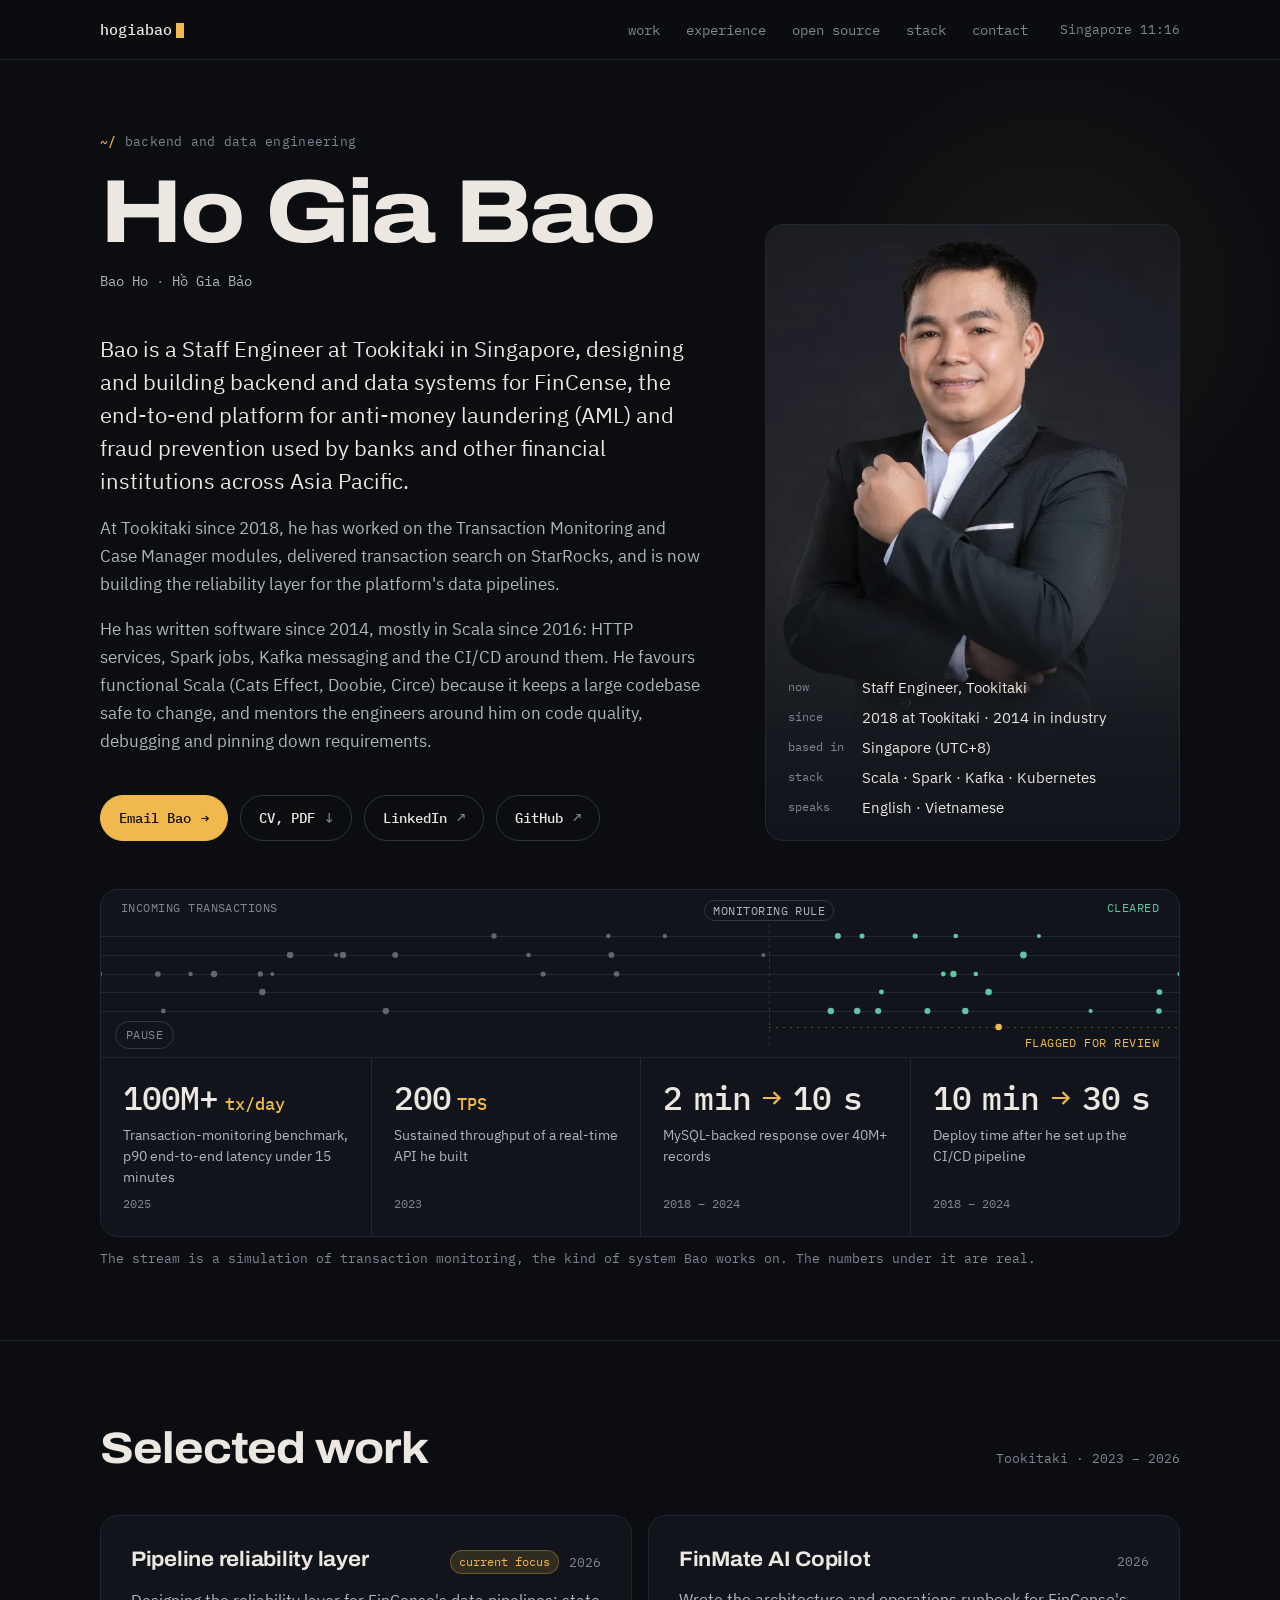
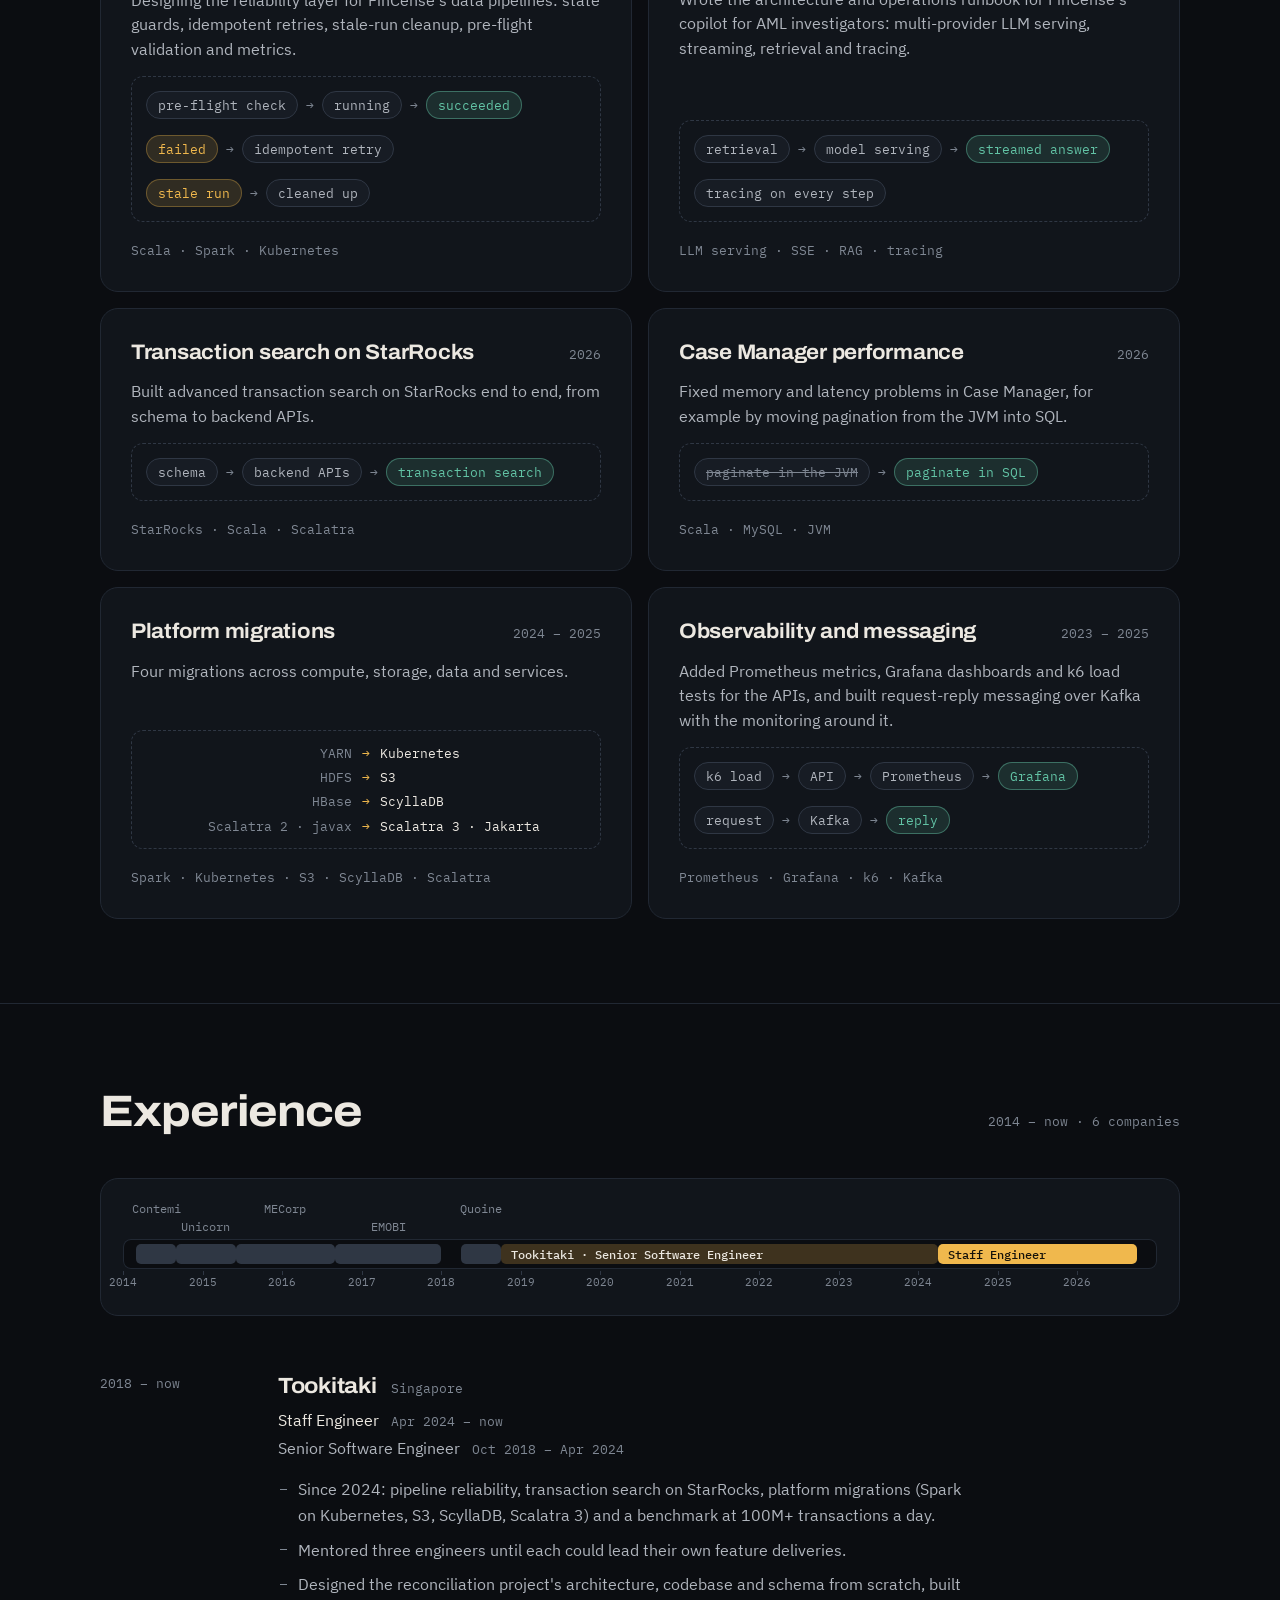
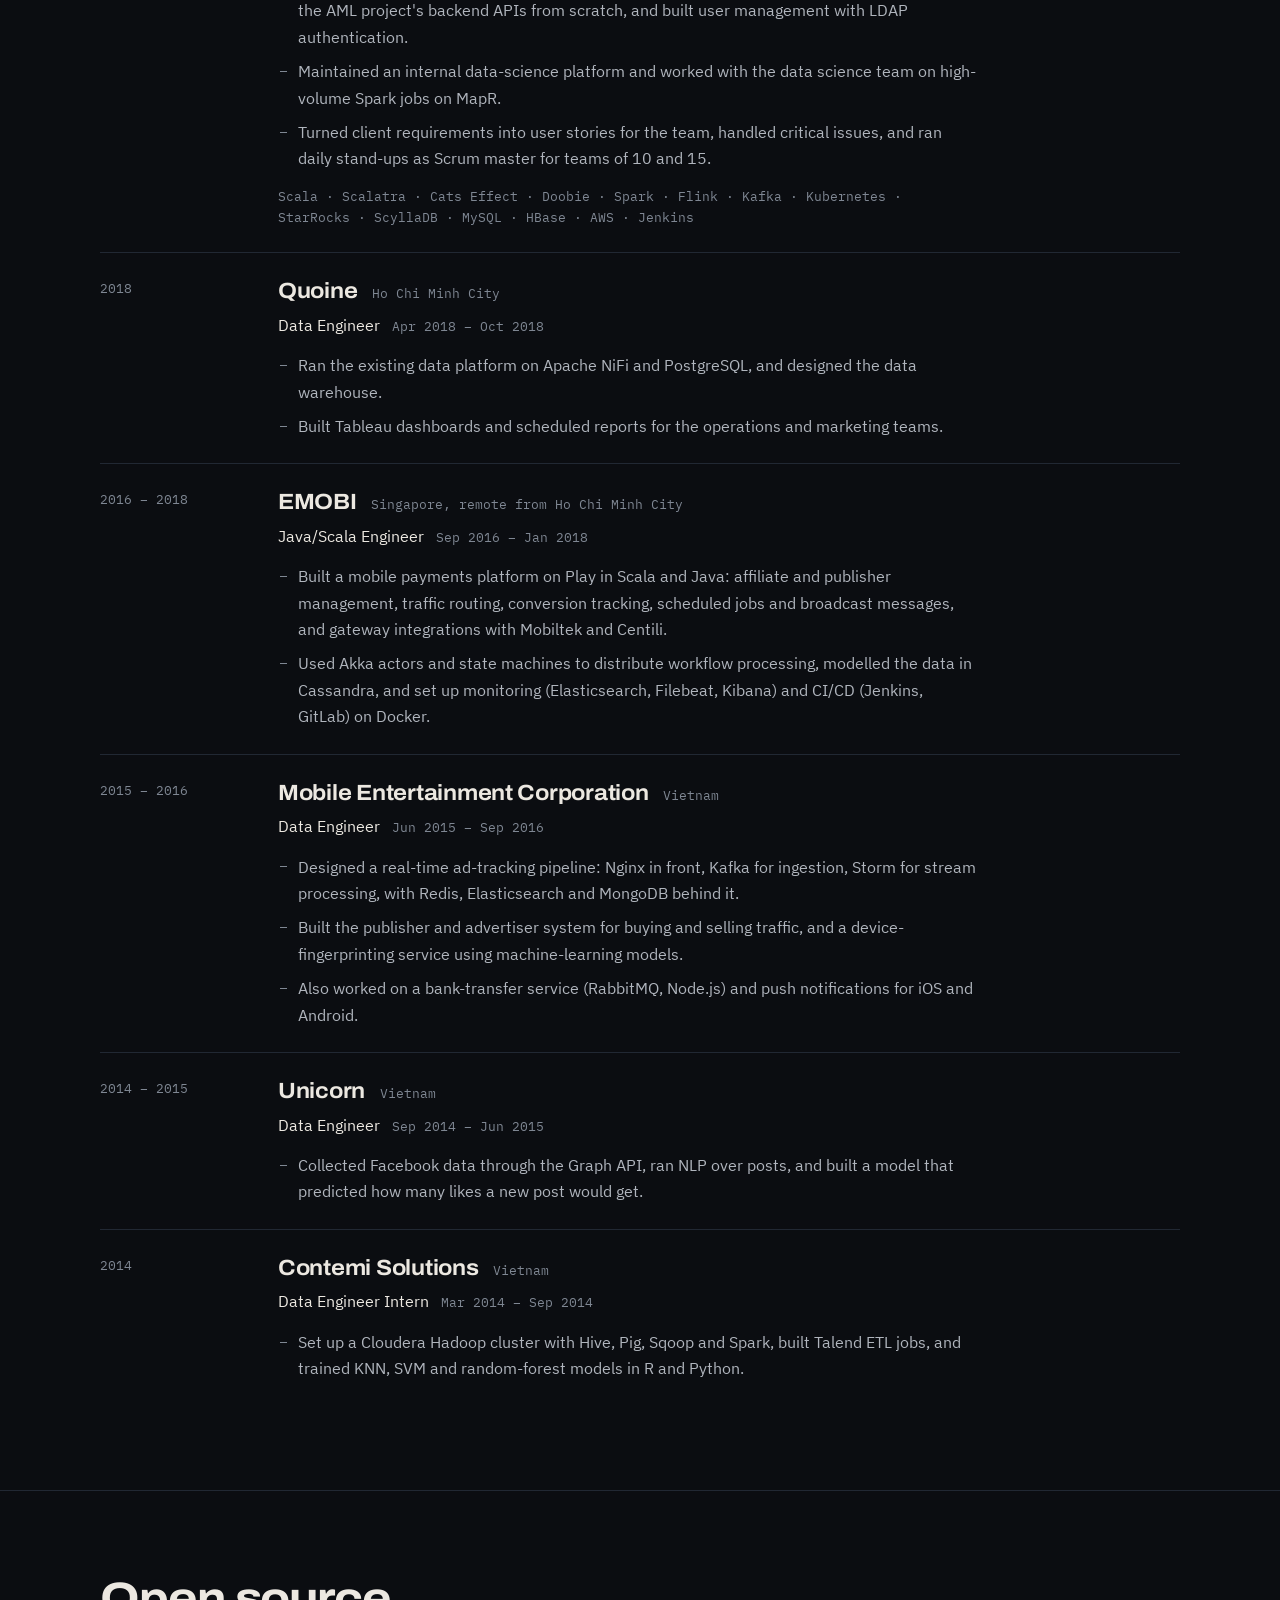
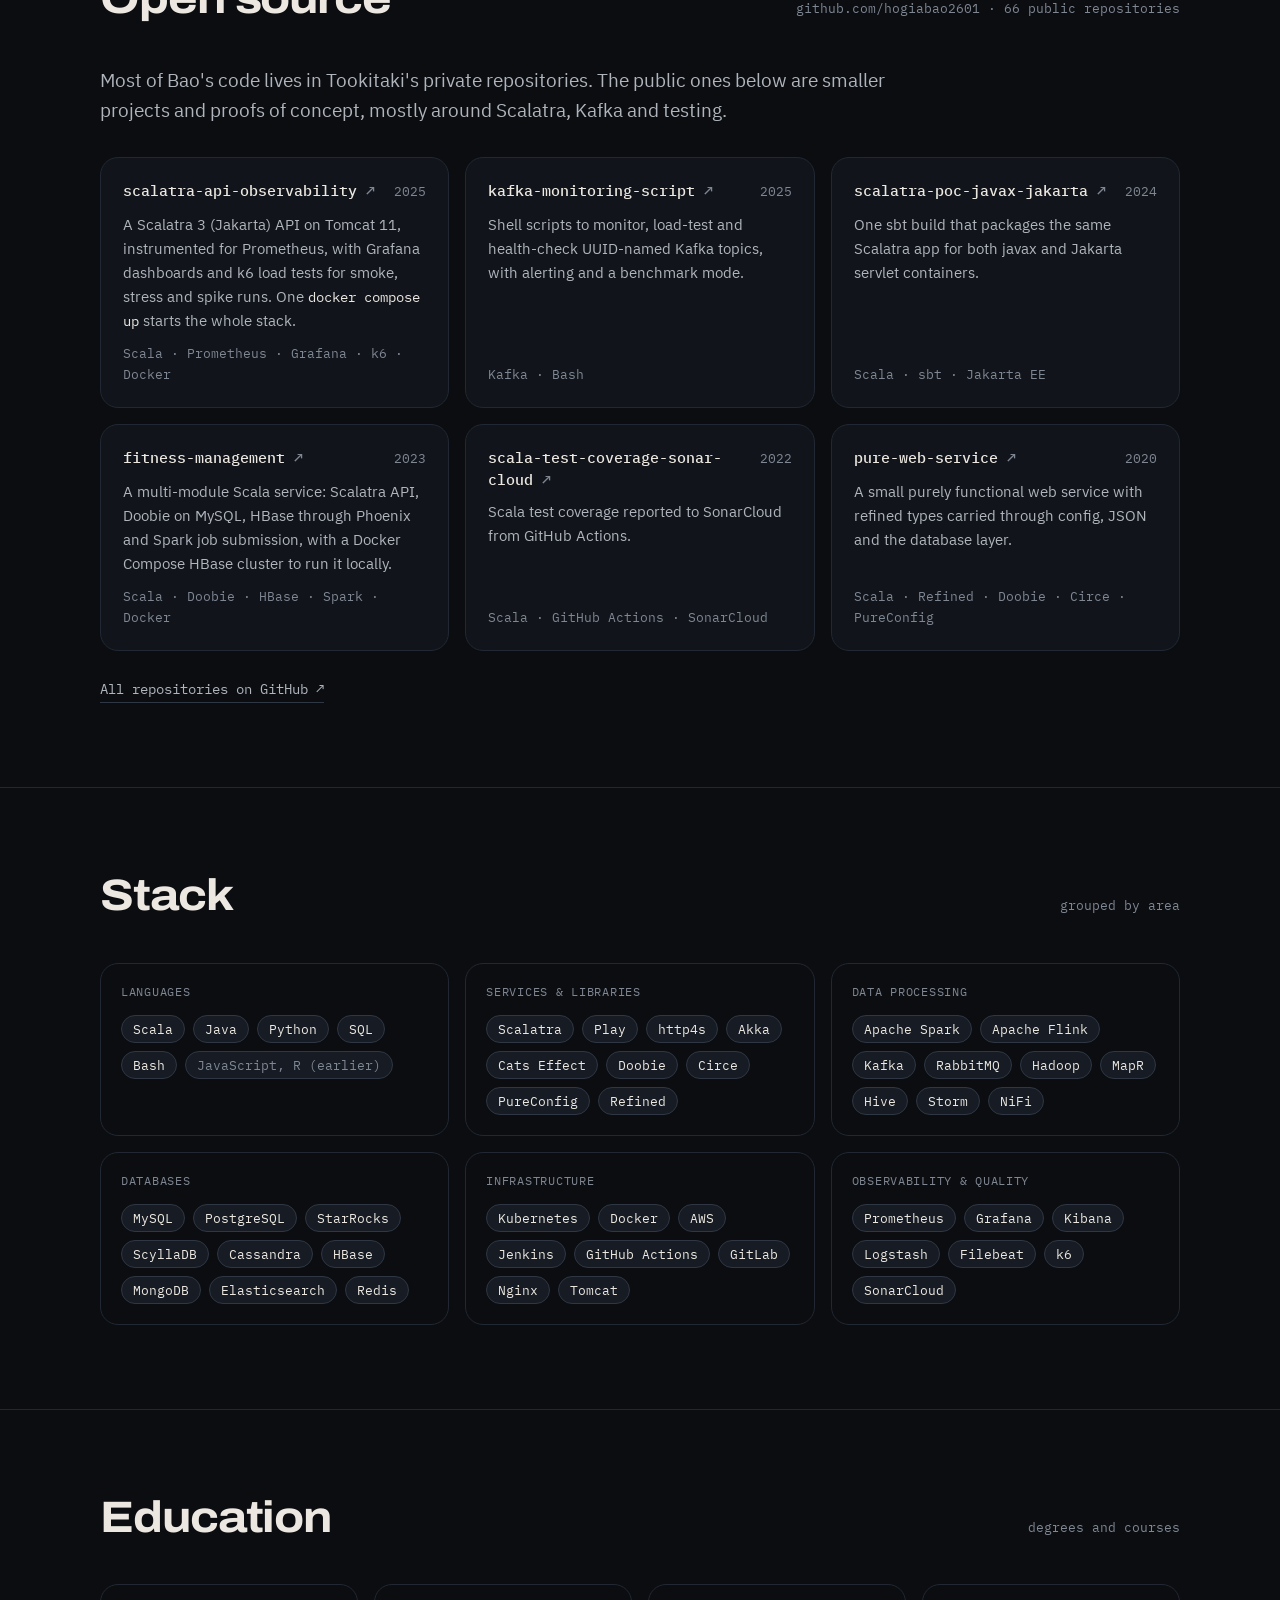
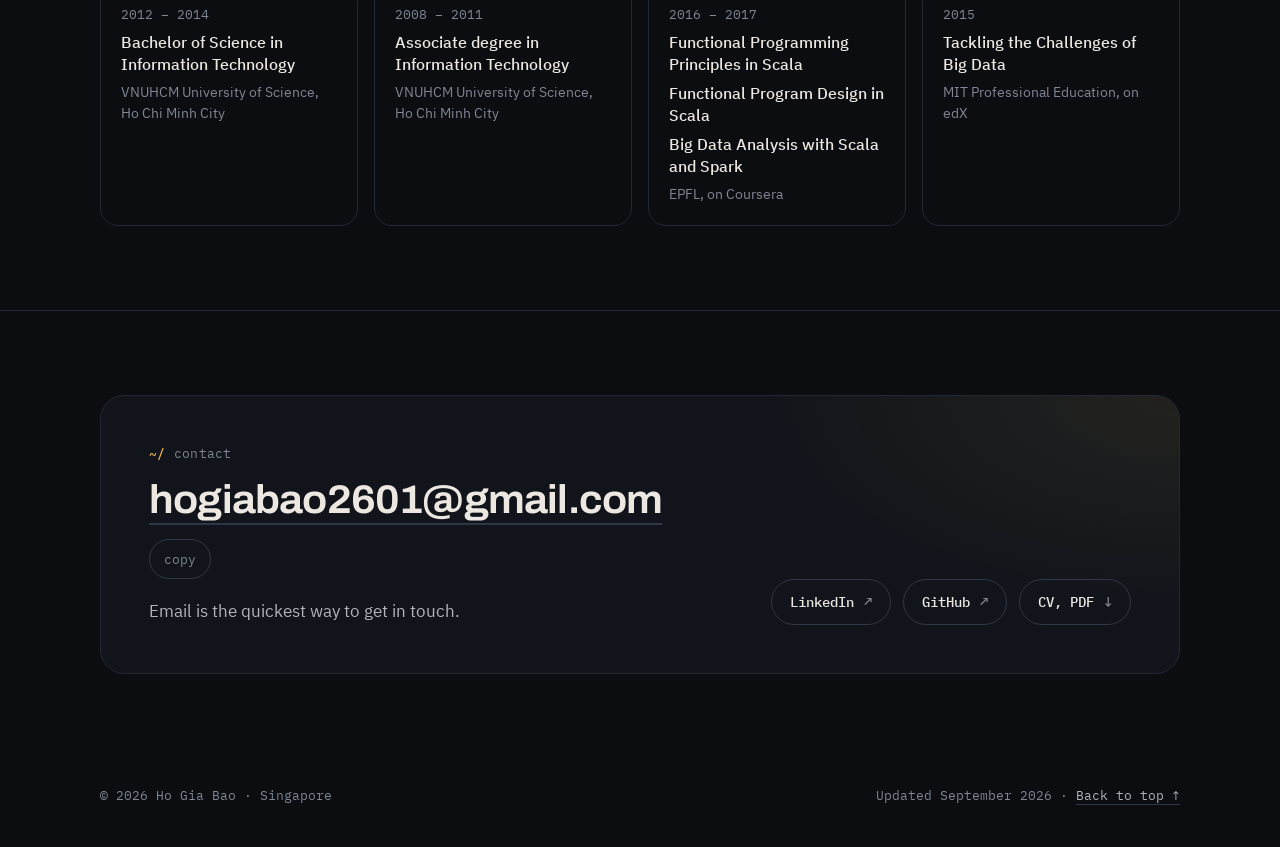
==== commit fae9d58a: "Use Tookitaki's product wording in the intro and CV Describe FinCense as the end-to-end platform for" ====
--- a/index.html
+++ b/index.html
@@ -4,7 +4,7 @@
   <meta charset="utf-8">
   <meta name="viewport" content="width=device-width, initial-scale=1">
   <title>Ho Gia Bao (Bao Ho) · Staff Engineer, Singapore</title>
-  <meta name="description" content="Ho Gia Bao (Bao Ho) is a Staff Engineer at Tookitaki in Singapore, building backend and data systems for FinCense, its AML and fraud-prevention platform.">
+  <meta name="description" content="Ho Gia Bao (Bao Ho) is a Staff Engineer at Tookitaki in Singapore, building backend and data systems for FinCense, its AML and fraud prevention platform.">
   <meta name="author" content="Ho Gia Bao">
   <link rel="canonical" href="https://hogiabao2601.github.io/">
   <meta name="theme-color" content="#0b0d11">
@@ -52,7 +52,7 @@
       "additionalName": "Gia",
       "familyName": "Ho",
       "jobTitle": "Staff Engineer",
-      "description": "Staff Engineer at Tookitaki in Singapore, building backend and data systems for FinCense, its anti-money-laundering and fraud-prevention platform.",
+      "description": "Staff Engineer at Tookitaki in Singapore, building backend and data systems for FinCense, its end-to-end platform for anti-money laundering (AML) and fraud prevention.",
       "image": "https://hogiabao2601.github.io/assets/img/bao-ho-square.jpg",
       "worksFor": {
         "@type": "Organization",
@@ -117,8 +117,8 @@
             <p class="aka"><b>Bao Ho</b> · <b lang="vi">Hồ Gia Bảo</b></p>
 
             <div class="lead">
-              <p>Bao is a Staff Engineer at Tookitaki in Singapore, designing and building backend and data systems for FinCense, the anti-money-laundering and fraud-prevention platform used by banks and financial enterprises across Asia Pacific.</p>
-              <p>At Tookitaki since 2018, he has worked on transaction monitoring, case management and transaction search, and is now building the reliability layer for the platform's data pipelines.</p>
+              <p>Bao is a Staff Engineer at Tookitaki in Singapore, designing and building backend and data systems for FinCense, the end-to-end platform for anti-money laundering (AML) and fraud prevention used by banks and other financial institutions across Asia Pacific.</p>
+              <p>At Tookitaki since 2018, he has worked on the Transaction Monitoring and Case Manager modules, delivered transaction search on StarRocks, and is now building the reliability layer for the platform's data pipelines.</p>
               <p>He has written software since 2014, mostly in Scala since 2016: HTTP services, Spark jobs, Kafka messaging and the CI/CD around them. He favours functional Scala (Cats Effect, Doobie, Circe) because it keeps a large codebase safe to change, and mentors the engineers around him on code quality, debugging and pinning down requirements.</p>
             </div>
 
@@ -212,7 +212,7 @@
 
           <article class="case">
             <div class="case-top">
-              <h3>FinMate AI copilot</h3>
+              <h3>FinMate AI Copilot</h3>
               <span class="yr">2026</span>
             </div>
             <p>Wrote the architecture and operations runbook for FinCense's copilot for AML investigators: multi-provider LLM serving, streaming, retrieval and tracing.</p>
@@ -238,10 +238,10 @@
 
           <article class="case">
             <div class="case-top">
-              <h3>Case-management performance</h3>
+              <h3>Case Manager performance</h3>
               <span class="yr">2026</span>
             </div>
-            <p>Fixed memory and latency problems in case management, for example by moving pagination from the JVM into SQL.</p>
+            <p>Fixed memory and latency problems in Case Manager, for example by moving pagination from the JVM into SQL.</p>
             <div class="flow" role="img" aria-label="Pagination moved from the JVM into SQL.">
               <span class="chip old">paginate in the JVM</span><span aria-hidden="true">→</span><span class="chip ok">paginate in SQL</span>
             </div>
@@ -333,7 +333,7 @@
               <ul class="points">
                 <li>Since 2024: pipeline reliability, transaction search on StarRocks, platform migrations (Spark on Kubernetes, S3, ScyllaDB, Scalatra 3) and a benchmark at 100M+ transactions a day.</li>
                 <li>Mentored three engineers until each could lead their own feature deliveries.</li>
-                <li>Designed the reconciliation project's architecture, codebase and schema from scratch, built the anti-money-laundering project's backend APIs from scratch, and built user management with LDAP authentication.</li>
+                <li>Designed the reconciliation project's architecture, codebase and schema from scratch, built the AML project's backend APIs from scratch, and built user management with LDAP authentication.</li>
                 <li>Maintained an internal data-science platform and worked with the data science team on high-volume Spark jobs on MapR.</li>
                 <li>Turned client requirements into user stories for the team, handled critical issues, and ran daily stand-ups as Scrum master for teams of 10 and 15.</li>
               </ul>
--- a/assets/css/site.css
+++ b/assets/css/site.css
@@ -1123,6 +1123,13 @@
   .edu {
     grid-template-columns: repeat(2, minmax(0, 1fr));
   }
+  /* Narrow two-column cards: year and badge above the title, so the
+     title keeps the full card width. */
+  .case-top {
+    flex-direction: column-reverse;
+    align-items: flex-start;
+    gap: 6px;
+  }
 }
 
 @media (max-width: 760px) {
@@ -1199,11 +1206,6 @@
   .stack,
   .edu {
     grid-template-columns: minmax(0, 1fr);
-  }
-  .case-top {
-    flex-direction: column-reverse;
-    align-items: flex-start;
-    gap: 6px;
   }
   .role {
     grid-template-columns: minmax(0, 1fr);
